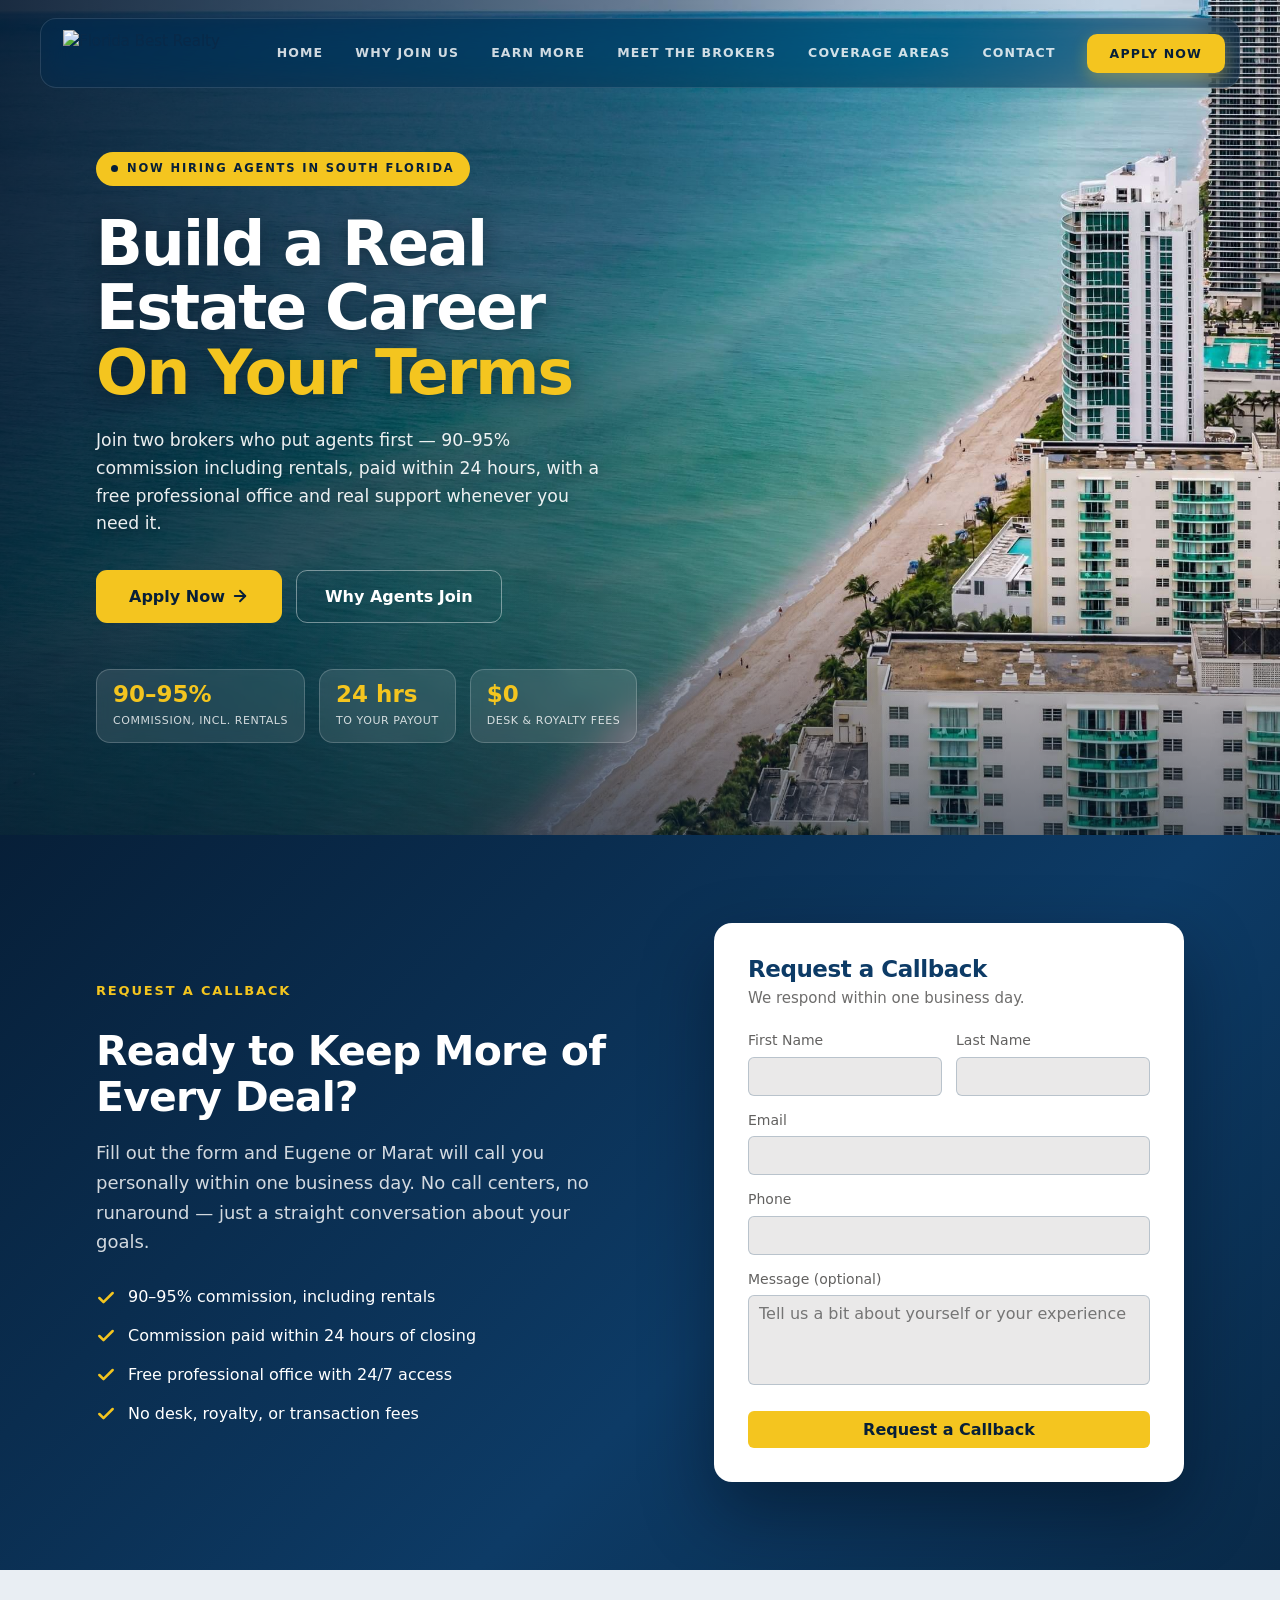
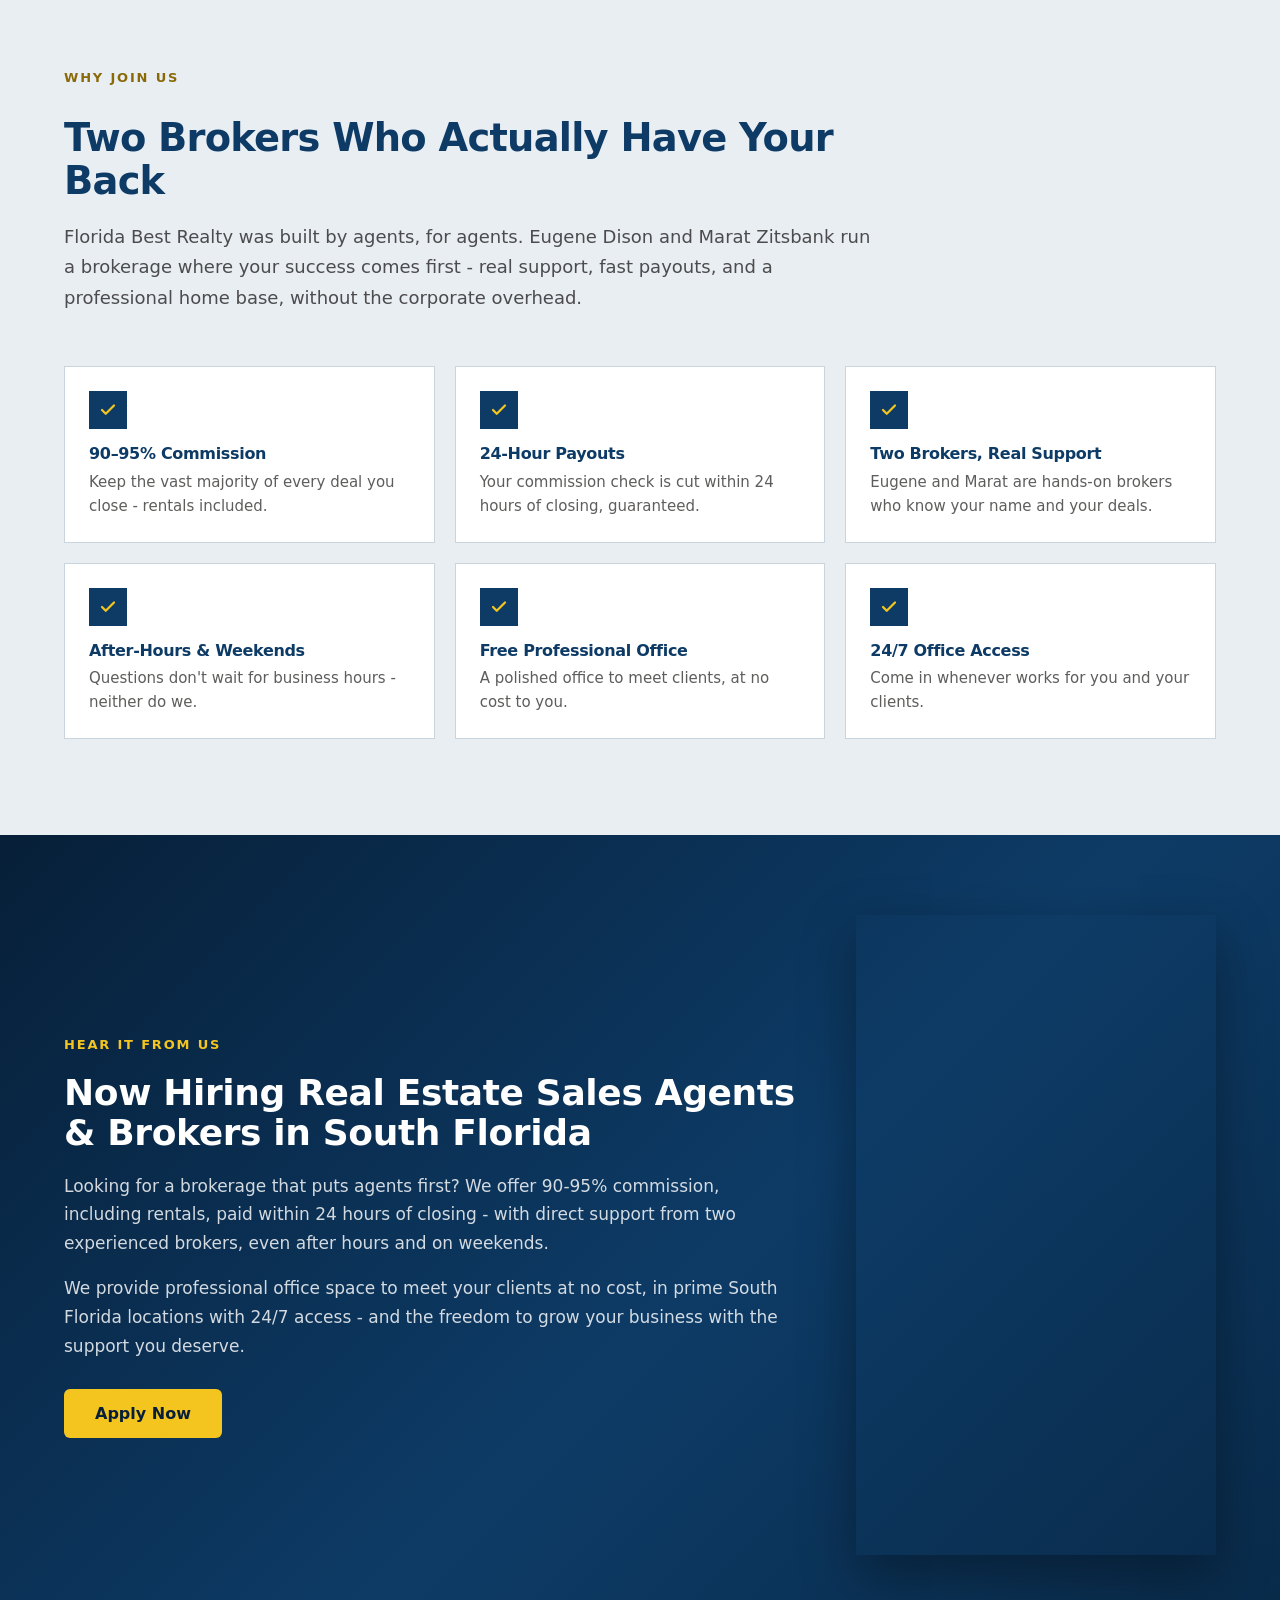
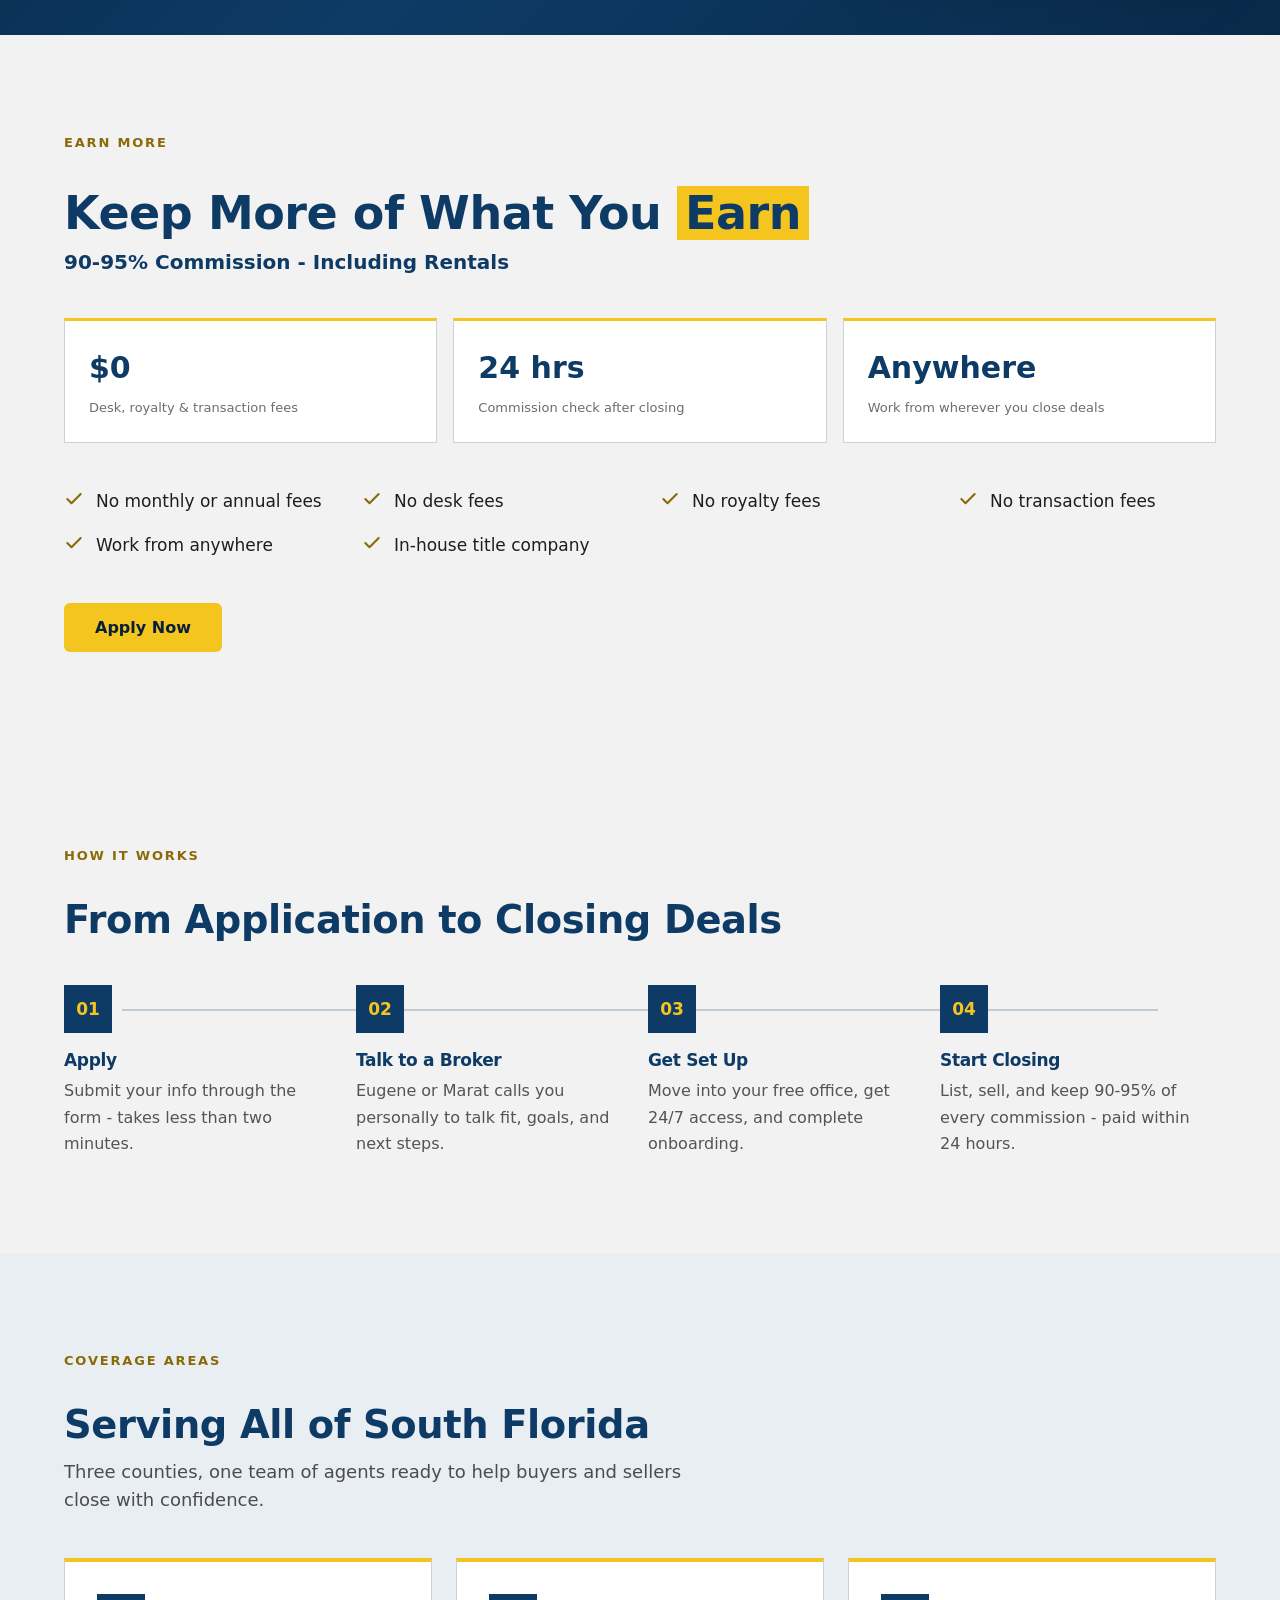
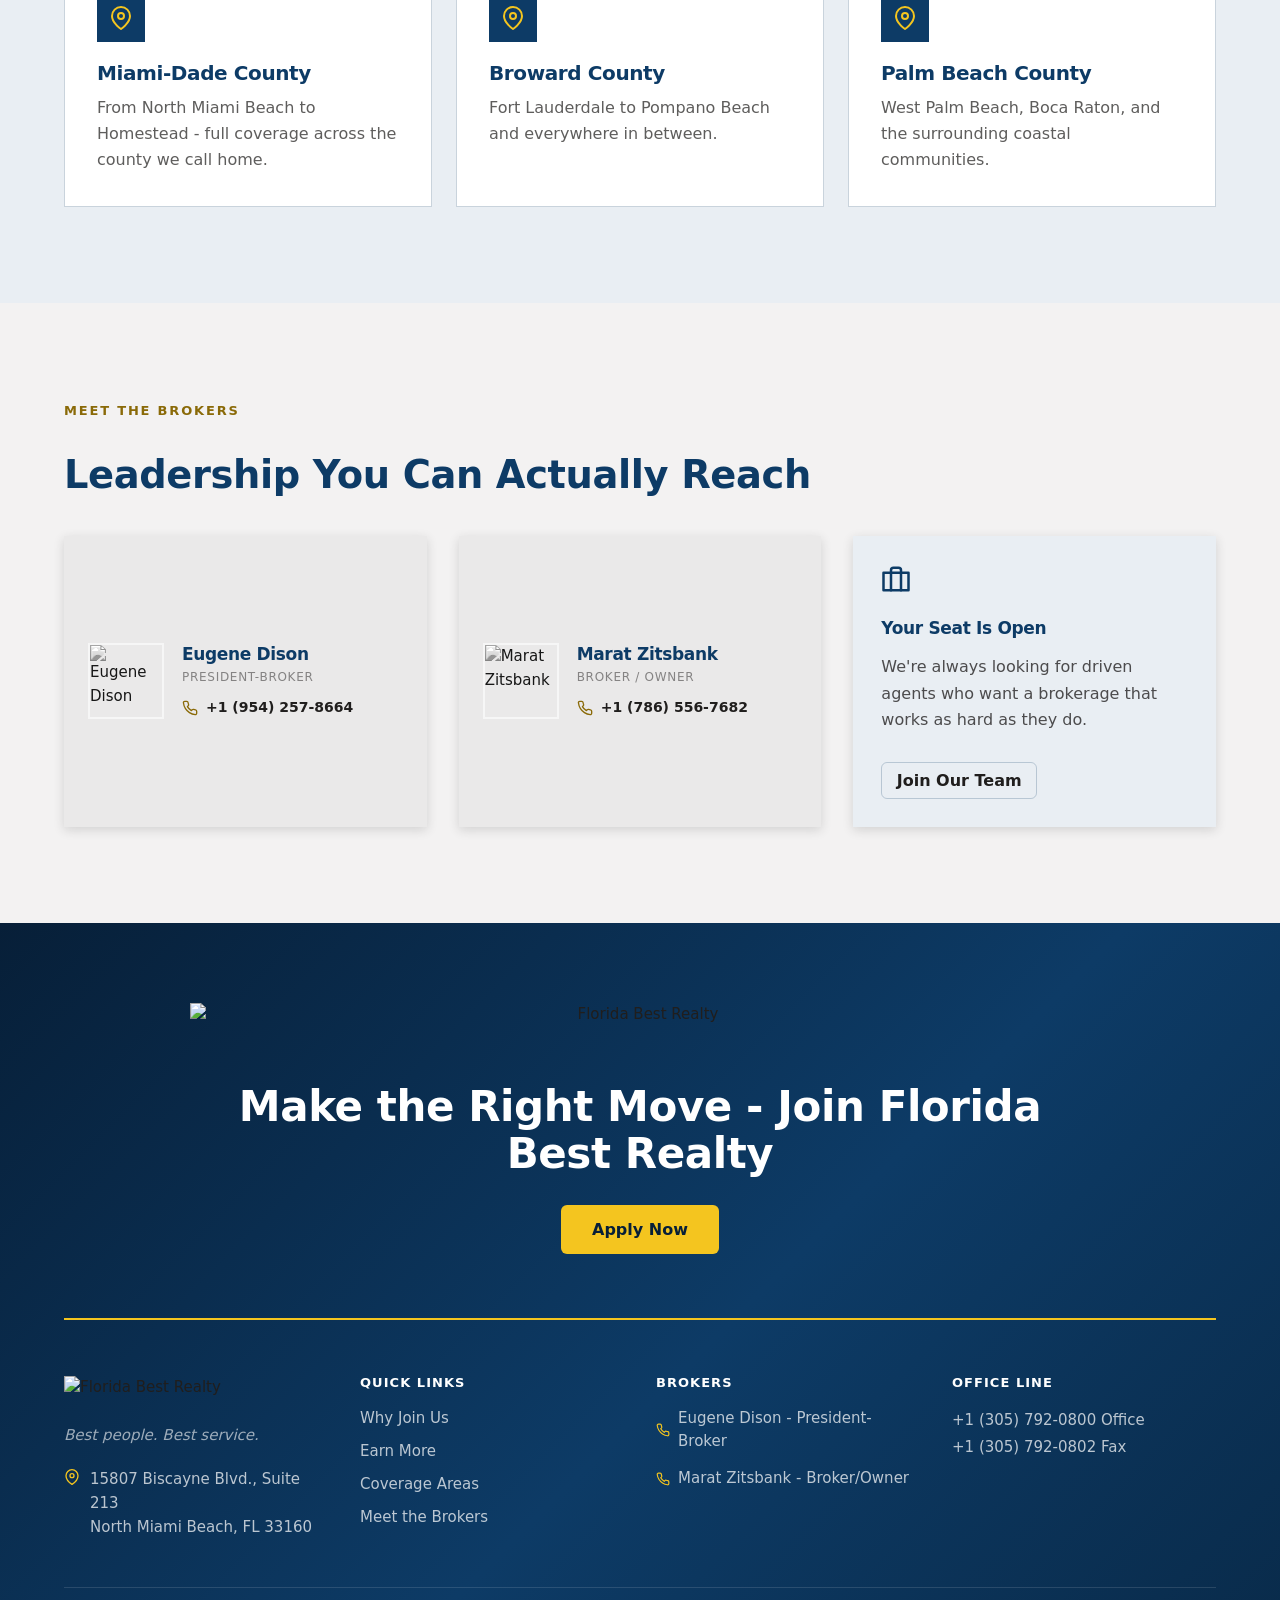
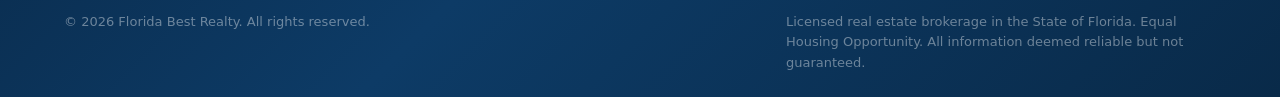
==== index.html @ 49fb990b "message23f2f23f" ====
<!DOCTYPE html>
<html lang="en">
<head>
<meta charset="utf-8">
<meta name="viewport" content="width=device-width, initial-scale=1">
<title>Florida Best Realty - We're Hiring Real Estate Agents</title>
<meta name="description" content="Join Florida Best Realty. 90-95% commission, 24-hour payouts, free office space, and direct broker support in South Florida.">
<link rel="preconnect" href="https://fonts.googleapis.com">
<link rel="preconnect" href="https://fonts.gstatic.com" crossorigin>
<style>
/* Modernist — design-system tokens and component classes. This file is the source of truth for the system's look; retune it here and see readme.md. */
:root {
  --color-bg: #f3f2f2;
  --color-surface: #eae9e9;
  --color-text: #201e1d;
  --color-accent: #ec3013;
  --color-accent-2: #e15b47;
  --color-divider: color-mix(in srgb, #201e1d 40%, transparent);

  /* Tonal ramps — generated in OKLCH on one shared lightness scale, so the
     same step of any role matches the others in visual value. */
  --color-neutral-100: #f8f4f4;
  --color-neutral-200: #eae7e7;
  --color-neutral-300: #d7d3d3;
  --color-neutral-400: #bab6b6;
  --color-neutral-500: #9b9797;
  --color-neutral-600: #7d7979;
  --color-neutral-700: #605d5d;
  --color-neutral-800: #444141;
  --color-neutral-900: #2d2b2b;

  --color-accent-100: #fff2ef;
  --color-accent-200: #ffe0d9;
  --color-accent-300: #ffc4b8;
  --color-accent-400: #ff9783;
  --color-accent-500: #ff563c;
  --color-accent-600: #dd2b0f;
  --color-accent-700: #ae1800;
  --color-accent-800: #7c1405;
  --color-accent-900: #4d170e;

  --color-accent-2-100: #fff2ef;
  --color-accent-2-200: #ffe0da;
  --color-accent-2-300: #ffc4b9;
  --color-accent-2-400: #ff9784;
  --color-accent-2-500: #ef6853;
  --color-accent-2-600: #c94b39;
  --color-accent-2-700: #9e3526;
  --color-accent-2-800: #71261b;
  --color-accent-2-900: #471d16;

  --font-heading: "Archivo", system-ui, sans-serif;
  --font-heading-weight: 800;
  --font-body: "Archivo", system-ui, sans-serif;

  --space-1: 4.0px;
  --space-2: 8.0px;
  --space-3: 12.0px;
  --space-4: 16.0px;
  --space-6: 24.0px;
  --space-8: 32.0px;

  --radius-sm: 0px;
  --radius-md: 0px;
  --radius-lg: 0px;

  /* Elevation — derived from the ground: soft ink-tinted shadows on a
     light theme, a hairline edge + ambient darkness on a dark one. */
  --shadow-sm: 0 1px 2px color-mix(in srgb, #2d2b2b 14%, transparent);
  --shadow-md: 0 3px 10px color-mix(in srgb, #2d2b2b 16%, transparent);
  --shadow-lg: 0 12px 32px color-mix(in srgb, #2d2b2b 22%, transparent);
}

body {
  background: var(--color-bg);
  color: var(--color-text);
  font-family: var(--font-body);
}
h1, h2, h3, h4 { font-family: var(--font-heading); font-weight: var(--font-heading-weight); }

.grayscale{filter:grayscale(1) contrast(1.08)}

/* ══════════════════════════════════════════════════════════════════════════
   Components — built with the tokens above. Plain CSS
   on plain HTML: no JavaScript, no build step. Each class is documented in
   readme.md and demonstrated in foundations/ and components/.
   ══════════════════════════════════════════════════════════════════════ */

*, *::before, *::after { box-sizing: border-box; }
body { margin: 0; font-size: 15px; line-height: 1.55; font-weight: 400; }
h1, h2, h3, h4, h5, h6 {
  font-family: var(--font-heading); font-weight: var(--font-heading-weight);
  line-height: 1.12; letter-spacing: -0.015em; margin: 0 0 var(--space-2);
}
h1 { font-size: 42px; }
h2 { font-size: 32px; }
h3 { font-size: 25px; }
h4 { font-size: 20px; }
h5 { font-size: 16px; }
h6 { font-size: 13px; }
h6 { letter-spacing: 0.08em; text-transform: uppercase; }
p { margin: 0 0 var(--space-3); }
a { color: var(--color-accent); text-underline-offset: 3px; }
img { display: block; max-width: 100%; }
figure { margin: 0; }
figcaption {
  font-size: 11px; margin-top: var(--space-1);
  color: color-mix(in srgb, var(--color-text) 55%, transparent);
}
.text-muted { color: color-mix(in srgb, var(--color-text) 55%, transparent); }
:focus { outline: none; }
:focus-visible { outline: 2px solid var(--color-accent); outline-offset: 2px; }
::selection { background: color-mix(in srgb, var(--color-accent) 30%, transparent); }

/* — rules — */
.hr {
  height: 2px; border: 0; margin: var(--space-4) 0;
  background: var(--color-divider);
}

/* — buttons — */
.btn {
  display: inline-flex; align-items: center; justify-content: center; gap: 6px;
  cursor: pointer; text-decoration: none;
  font-family: var(--font-heading); font-weight: var(--font-heading-weight);
  font-size: 14px; line-height: 1.2; color: var(--color-text); /* matches the .input's 14px —
     the pair sits side by side in sign-up rows */
  background: transparent; border: 1px solid transparent;
  padding: var(--space-2) calc(var(--space-3) * 1.2);
  border-radius: var(--radius-md);
}
.btn svg { display: block; }
.btn:disabled { opacity: 0.45; cursor: not-allowed; }
.btn-primary { background: var(--color-accent); color: var(--color-bg); }
.btn-primary:hover { background: var(--color-accent-600); }
.btn-primary:active { background: var(--color-accent-700); }
.btn-secondary { border-color: var(--color-divider); }
.btn-secondary:hover { background: color-mix(in srgb, var(--color-text) 7%, transparent); }
.btn-secondary:active { background: color-mix(in srgb, var(--color-text) 14%, transparent); }
.btn-ghost { color: var(--color-accent); padding-inline: var(--space-1); }
.btn-ghost:hover { background: color-mix(in srgb, var(--color-accent) 10%, transparent); }
.btn-ghost:active { background: color-mix(in srgb, var(--color-accent) 18%, transparent); }
.btn-icon { width: 36px; height: 36px; padding: 0; }
.btn-block { width: 100%; margin-top: var(--space-2); justify-content: flex-start; text-align: left; }

/* — forms — */
.field > label {
  display: block; font-size: 12px; margin-bottom: 5px;
  color: color-mix(in srgb, var(--color-text) 70%, transparent);
}
.input {
  width: 100%; min-height: 36px; padding: 6px 10px; font: inherit;
  font-size: 14px; color: var(--color-text); caret-color: var(--color-accent);
  background: var(--color-surface);
  border: 1px solid var(--color-divider); border-radius: var(--radius-md);
}
.input:hover { border-color: color-mix(in srgb, var(--color-text) 45%, transparent); }
.input:focus-visible { border-color: var(--color-accent); outline-offset: 0; }
textarea.input { min-height: 90px; resize: vertical; }
.radio { display: inline-flex; align-items: center; gap: 8px; cursor: pointer; font-size: 14px; }
.radio input, .seg-opt input {
  position: absolute; opacity: 0; width: 0; height: 0; pointer-events: none;
}
.radio .dot {
  width: 16px; height: 16px; flex: none; border-radius: 50%;
  border: 1.5px solid var(--color-divider);
}
.radio:hover .dot { border-color: var(--color-accent); }
.radio input:checked + .dot {
  border-color: var(--color-accent); background: var(--color-accent);
  box-shadow: inset 0 0 0 4px var(--color-bg);
}
.radio input:focus-visible + .dot { outline: 2px solid var(--color-accent); outline-offset: 2px; }
.seg {
  display: inline-flex; overflow: hidden;
  border: 1px solid var(--color-divider); border-radius: var(--radius-md);
}
.seg-opt {
  display: inline-flex; align-items: center; gap: 6px;
  padding: 7px 12px; font-size: 13px; cursor: pointer;
}
.seg-opt + .seg-opt { border-left: 1px solid var(--color-divider); }
.seg-opt:has(input:checked) { background: var(--color-accent); color: var(--color-bg); }
.seg-opt:not(:has(input:checked)):hover { background: color-mix(in srgb, var(--color-text) 7%, transparent); }
.seg-opt:has(input:focus-visible) { outline: 2px solid var(--color-accent); outline-offset: -2px; }

/* — cards — */
.card {
  display: flex; flex-direction: column; gap: var(--space-2);
  padding: var(--space-3); border-radius: var(--radius-md); background: var(--color-surface);
}
.card-kicker { font-size: 10px; letter-spacing: 0.1em; text-transform: uppercase; color: var(--color-accent); }
.card-title {
  font-family: var(--font-heading); font-weight: var(--font-heading-weight);
  font-size: 17px; line-height: 1.2;
}
.card-body { margin: 0; font-size: 13px; opacity: 0.8; flex: 1; }
.card-meta {
  display: flex; align-items: center; gap: 6px; font-size: 11px;
  color: color-mix(in srgb, var(--color-text) 50%, transparent);
}
.elev-sm { box-shadow: var(--shadow-sm); }
.elev-md { box-shadow: var(--shadow-md); }
.elev-lg { box-shadow: var(--shadow-lg); }

/* — tags — */
.tag {
  display: inline-flex; align-items: center; font-size: 11px;
  letter-spacing: 0.02em; padding: 3px 10px;
  border-radius: calc(var(--radius-md) * 0.75);
}
.tag-accent { background: var(--color-accent-100); color: var(--color-accent-800); }
.tag-accent-2 { background: var(--color-accent-2-100); color: var(--color-accent-2-800); }
.tag-neutral { background: var(--color-neutral-100); color: var(--color-neutral-800); }
.tag-outline { border: 1px solid var(--color-accent); color: var(--color-accent); }

/* — navigation — */
.nav {
  display: flex; align-items: center; gap: var(--space-4);
  padding: var(--space-3) var(--space-4);
  border-bottom: 2px solid var(--color-divider);
}
.nav-brand {
  font-family: var(--font-heading); font-weight: var(--font-heading-weight);
  font-size: 18px; margin-right: auto;
}
.nav a { color: inherit; text-decoration: none; font-size: 14px; }
.nav a:hover, .nav a[aria-current='page'] { color: var(--color-accent); }

/* — tables — */
.table { width: 100%; border-collapse: collapse; font-size: 14px; }
.table th {
  text-align: left; font-size: 11px; letter-spacing: 0.08em; text-transform: uppercase;
  color: color-mix(in srgb, var(--color-text) 60%, transparent);
  padding: var(--space-2); border-bottom: 2px solid var(--color-divider);
}
.table td {
  padding: var(--space-2);
  border-bottom: 1px solid var(--color-divider);
}
.table tbody tr:hover { background: color-mix(in srgb, var(--color-text) 4%, transparent); }

/* — dialog — */
.dialog-backdrop {
  position: fixed; inset: 0; display: grid; place-items: center;
  padding: var(--space-4);
  background: color-mix(in srgb, var(--color-neutral-900) 50%, transparent);
}
.dialog {
  width: min(440px, 100%); display: flex; flex-direction: column; gap: var(--space-3);
  padding: var(--space-4); border-radius: var(--radius-lg);
  background: var(--color-surface); box-shadow: var(--shadow-lg);
}
.dialog-title {
  font-family: var(--font-heading); font-weight: var(--font-heading-weight);
  font-size: 20px;
}
.dialog-body { font-size: 14px; opacity: 0.85; }
.dialog-actions { display: flex; justify-content: flex-end; gap: var(--space-2); margin-top: var(--space-2); }



:root {
  --color-accent: #F4C51F;
  --color-accent-100: #fdf6de;
  --color-accent-200: #faecb8;
  --color-accent-300: #f6df8a;
  --color-accent-400: #f5d454;
  --color-accent-500: #F4C51F;
  --color-accent-600: #d1a615;
  --color-accent-700: #8a6a08;
  --color-accent-800: #5c4705;
  --color-accent-900: #332703;
  --color-blue: #0D3B66;
  --color-blue-100: #e9eef3;
  --color-blue-300: #a9c1d6;
  --color-blue-500: #0D3B66;
  --color-blue-700: #092a49;
  --color-blue-900: #071f38;
  --color-divider: color-mix(in srgb, #0D3B66 22%, transparent);
  --font-heading: 'Sora', system-ui, sans-serif;
  --font-body: 'Inter', system-ui, sans-serif;
}
@import url('https://fonts.googleapis.com/css2?family=Inter:wght@400;500;600;700;800&family=Sora:wght@500;600;700;800&display=swap');
html { scroll-behavior: smooth; }
@media (prefers-reduced-motion: reduce) { html { scroll-behavior: auto; } }
body { margin: 0; font-family: 'Inter', system-ui, -apple-system, sans-serif; -webkit-font-smoothing: antialiased; text-rendering: optimizeLegibility; }
a { color: var(--color-blue-700); text-decoration: none; }
a:hover { color: var(--color-accent-700); }
.btn-primary { color: var(--color-blue-900) !important; }
.btn, .field .input { border-radius: 6px; font-size: 16px !important; }
.field label { font-size: 14px !important; }
/* Modern type system: Sora display + Inter body */
h1, h2, h3, h4, h5, h6, .card-title, .dialog-title, .btn { font-family: 'Sora', system-ui, sans-serif; }
h1, h2, h3, h4, h5, h6 { letter-spacing: -0.02em; }
p, span, li, a, label, input, textarea, td, th, .tag, .card-body, .card-meta, .input, .nav-link { font-family: 'Inter', system-ui, sans-serif; }
.nav-link { text-transform: uppercase; letter-spacing: 0.09em; font-weight: 600 !important; }
.btn.nav-link { font-size: 12.5px !important; font-family: 'Inter', system-ui, sans-serif; }

/* Button polish */
.btn { transition: background .18s ease, color .18s ease, transform .18s ease, box-shadow .18s ease, border-color .18s ease; }
.btn-primary:hover { transform: translateY(-2px); box-shadow: 0 12px 26px rgba(244,197,31,0.42); }
.btn-hero-ghost:hover { background: rgba(255,255,255,0.14); border-color: rgba(255,255,255,0.7) !important; }

/* Premium floating nav */
#site-nav { transition: background .28s ease, box-shadow .28s ease, border-color .28s ease, padding .28s ease; }
#site-nav.scrolled { background: rgba(6,26,48,0.92) !important; border-color: rgba(255,255,255,0.07) !important; box-shadow: 0 14px 40px rgba(2,11,24,0.55); }
#site-nav .nav-link { color: rgba(255,255,255,0.82); font-size: 12.5px; position: relative; padding: 6px 1px; transition: color .18s ease; }
#site-nav .nav-link:hover { color: #fff; }
#site-nav a.nav-link:not(.btn)::after { content:''; position:absolute; left:0; right:100%; bottom:-4px; height:2px; background: var(--color-accent); transition: right .24s cubic-bezier(.4,0,.2,1); }
#site-nav a.nav-link:not(.btn):hover::after { right:0; }
#site-nav .btn-primary.nav-link { box-shadow: 0 6px 16px rgba(244,197,31,0.32); }
#mobile-menu .nav-link { color: rgba(255,255,255,0.9); font-size: 14px; }
#mobile-menu .nav-link:hover { color: var(--color-accent); }

/* Apply section + hero responsive */
@media (max-width: 900px) { .apply-grid { grid-template-columns: 1fr !important; gap: 40px !important; } }
@media (max-width: 640px) { #home .hero-scrim { background: linear-gradient(100deg, rgba(6,26,48,0.93) 0%, rgba(7,31,56,0.74) 55%, rgba(7,31,56,0.45) 100%) !important; } }

/* Responsive layout (replaces DC dynamic styles) */
#site-nav-legacy { box-shadow: none; }
.nav-desktop { display: flex; }
.nav-mobile-btn { display: none; }
#mobile-menu { display: none; }
#mobile-menu.open { display: flex; }
.hero-content {
  position: relative; z-index: 2; max-width: 1280px; margin: 0 auto;
  padding: 40px clamp(20px,5vw,64px) 96px;
  display: grid; grid-template-columns: minmax(0,1.15fr) minmax(320px,1fr);
  gap: 56px; align-items: center;
}
.why-join-section {
  max-width: 1280px; margin: 0 auto; padding: 96px clamp(20px,5vw,64px);
  background: var(--color-blue-100);
}
.why-cards { display: grid; grid-template-columns: repeat(3,1fr); gap: 20px; }
@media (max-width: 900px) { .why-cards { grid-template-columns: repeat(2,1fr); } }
@media (max-width: 560px) { .why-cards { grid-template-columns: 1fr; } }
.earn-more-stats { display: flex; gap: 16px; margin-bottom: 44px; }
.video-grid {
  max-width: 1200px; margin: 0 auto;
  display: grid; grid-template-columns: minmax(0,1.4fr) minmax(280px,360px);
  gap: 56px; align-items: center;
}
.steps-connector { display: block; position: absolute; top: 24px; left: 5%; right: 5%; height: 2px; background: var(--color-divider); z-index: 0; }
.steps-row { display: flex; flex-wrap: nowrap; justify-content: space-between; position: relative; z-index: 1; gap: 16px; }
.step-item { flex: 1; display: flex; flex-direction: column; align-items: flex-start; text-align: left; min-width: 0; }
#form-success { display: none; text-align: center; padding: 36px 0; }
#form-error { display: none; color: #b3261e; font-size: 13px; margin-top: 10px; margin-bottom: 0; }
@media (max-width: 1149px) {
  .nav-desktop { display: none !important; }
  .nav-mobile-btn { display: flex !important; }
  .hero-content { grid-template-columns: 1fr; }
  .why-join-section { grid-template-columns: 1fr; }
  .earn-more-stats { display: grid; grid-template-columns: 1fr 1fr; gap: 16px; }
  .video-grid { grid-template-columns: 1fr; }
  .steps-connector { display: none; }
  .steps-row { display: grid; grid-template-columns: 1fr; gap: 32px; }
  .step-item { flex: unset; }
}

</style>
<script src="https://fast.wistia.com/player.js" async></script>
</head>
<body>
<div style="font-family:var(--font-body); color:var(--color-text); background:var(--color-bg); overflow-x:hidden;">

<nav id="site-nav" style="position:fixed; top:18px; left:20px; right:20px; max-width:1200px; margin:0 auto; z-index:50; background:rgba(9,42,73,0.5); -webkit-backdrop-filter:blur(16px) saturate(150%); backdrop-filter:blur(16px) saturate(150%); border:1px solid rgba(255,255,255,0.12); border-radius:16px; padding:11px 14px 11px 22px; display:flex; align-items:center; justify-content:space-between; gap:24px;">
  <a href="#home" style="display:flex; align-items:center; flex-shrink:0;"><img src="https://i.imgur.com/9opTLbP.png" alt="Florida Best Realty" style="height:46px; width:auto; object-fit:contain; display:block;"></a>
  <div class="nav-desktop" style="align-items:center; gap:30px;">
    <a href="#home" class="nav-link">Home</a>
    <a href="#why-join" class="nav-link">Why Join Us</a>
    <a href="#earn-more" class="nav-link">Earn More</a>
    <a href="#brokers" class="nav-link">Meet the Brokers</a>
    <a href="#coverage" class="nav-link">Coverage Areas</a>
    <a href="#contact" class="nav-link">Contact</a>
    <a href="#apply-form" class="btn btn-primary nav-link" style="padding:11px 22px; border-radius:10px;">Apply Now</a>
  </div>
  <button type="button" id="mobile-menu-btn" class="nav-mobile-btn" aria-label="Toggle menu" aria-expanded="false" style="background:none; border:none; color:#fff; cursor:pointer; padding:4px; align-items:center;">
    <svg id="icon-menu" width="26" height="26" viewBox="0 0 24 24" fill="none" stroke="currentColor" stroke-width="2" stroke-linecap="round"><line x1="3" y1="6" x2="21" y2="6"></line><line x1="3" y1="12" x2="21" y2="12"></line><line x1="3" y1="18" x2="21" y2="18"></line></svg>
    <svg id="icon-close" width="26" height="26" viewBox="0 0 24 24" fill="none" stroke="currentColor" stroke-width="2" stroke-linecap="round" style="display:none;"><line x1="18" y1="6" x2="6" y2="18"></line><line x1="6" y1="6" x2="18" y2="18"></line></svg>
  </button>
</nav>

<div id="mobile-menu" style="position:fixed; top:84px; left:20px; right:20px; max-width:1200px; margin:0 auto; z-index:49; background:rgba(6,26,48,0.97); -webkit-backdrop-filter:blur(16px); backdrop-filter:blur(16px); border:1px solid rgba(255,255,255,0.12); border-radius:16px; box-shadow:0 24px 48px rgba(2,11,24,0.5); padding:24px 26px 28px; flex-direction:column; gap:16px;">
  <a href="#home" class="nav-link">Home</a>
  <a href="#why-join" class="nav-link">Why Join Us</a>
  <a href="#earn-more" class="nav-link">Earn More</a>
  <a href="#brokers" class="nav-link">Meet the Brokers</a>
  <a href="#coverage" class="nav-link">Coverage Areas</a>
  <a href="#contact" class="nav-link">Contact</a>
  <a href="#apply-form" class="btn btn-primary nav-link" style="width:fit-content; padding:11px 22px; border-radius:10px;">Apply Now</a>
</div>

<section id="home" style="position:relative; overflow:hidden; min-height:92vh; display:flex; align-items:center;">
  <img src="[data-uri]" alt="Miami skyline over Biscayne Bay" style="position:absolute; inset:0; width:100%; height:100%; object-fit:cover; object-position:50% 50%; z-index:0;">
  <div class="hero-scrim" style="position:absolute; inset:0; background:linear-gradient(102deg, rgba(6,24,46,0.9) 0%, rgba(7,31,56,0.7) 26%, rgba(7,31,56,0.46) 46%, rgba(7,31,56,0.18) 60%, rgba(7,31,56,0) 76%); z-index:1;"></div>
  <div style="position:absolute; inset:0; background:linear-gradient(to top, rgba(6,26,48,0.5) 0%, rgba(6,26,48,0) 32%); z-index:1;"></div>
  <div style="position:relative; z-index:2; width:100%; max-width:1200px; margin:0 auto; padding:152px clamp(20px,5vw,56px) 92px;">
    <div style="max-width:600px;">
      <span style="display:inline-flex; align-items:center; gap:9px; color:var(--color-blue-900); background:var(--color-accent); font-weight:700; font-size:11.5px; letter-spacing:0.16em; text-transform:uppercase; padding:8px 15px; border-radius:100px; margin-bottom:26px;">
        <span style="width:7px; height:7px; border-radius:50%; background:var(--color-blue-900); display:inline-block;"></span>Now Hiring Agents in South Florida
      </span>
      <h1 style="font-family:var(--font-heading); font-weight:800; font-size:clamp(38px,4.8vw,64px); line-height:1.05; color:#fff; margin:0 0 22px; letter-spacing:-0.03em; text-shadow:0 2px 22px rgba(4,16,30,0.5); text-wrap:balance;">Build a Real Estate Career <span style="color:var(--color-accent);">On Your Terms</span></h1>
      <p style="font-size:clamp(17px,1.35vw,20px); line-height:1.6; color:rgba(255,255,255,0.92); max-width:46ch; margin:0 0 32px; text-shadow:0 1px 14px rgba(4,16,30,0.45);">Join two brokers who put agents first &mdash; 90&ndash;95% commission including rentals, paid within 24 hours, with a free professional office and real support whenever you need it.</p>
      <div style="display:flex; flex-wrap:wrap; gap:14px; margin-bottom:46px;">
        <a href="#apply-form" class="btn btn-primary" style="padding:16px 32px; font-size:16px; border-radius:11px;">Apply Now
          <svg width="18" height="18" viewBox="0 0 24 24" fill="none" stroke="currentColor" stroke-width="2.5" stroke-linecap="round" stroke-linejoin="round"><line x1="5" y1="12" x2="19" y2="12"></line><polyline points="12 5 19 12 12 19"></polyline></svg>
        </a>
        <a href="#why-join" class="btn btn-hero-ghost" style="padding:16px 28px; font-size:16px; border-radius:11px; color:#fff; border:1.5px solid rgba(255,255,255,0.42);">Why Agents Join</a>
      </div>
      <div style="display:flex; flex-wrap:wrap; gap:14px;">
        <div style="display:flex; flex-direction:column; padding:13px 16px; background:rgba(255,255,255,0.10); border:1px solid rgba(255,255,255,0.20); border-radius:14px; -webkit-backdrop-filter:blur(6px); backdrop-filter:blur(6px);">
          <span style="font-family:var(--font-heading); font-weight:800; font-size:23px; color:var(--color-accent); line-height:1;">90&ndash;95%</span>
          <span style="font-size:11px; color:rgba(255,255,255,0.80); text-transform:uppercase; letter-spacing:0.05em; margin-top:6px;">Commission, incl. rentals</span>
        </div>
        <div style="display:flex; flex-direction:column; padding:13px 16px; background:rgba(255,255,255,0.10); border:1px solid rgba(255,255,255,0.20); border-radius:14px; -webkit-backdrop-filter:blur(6px); backdrop-filter:blur(6px);">
          <span style="font-family:var(--font-heading); font-weight:800; font-size:23px; color:var(--color-accent); line-height:1;">24 hrs</span>
          <span style="font-size:11px; color:rgba(255,255,255,0.80); text-transform:uppercase; letter-spacing:0.05em; margin-top:6px;">To your payout</span>
        </div>
        <div style="display:flex; flex-direction:column; padding:13px 16px; background:rgba(255,255,255,0.10); border:1px solid rgba(255,255,255,0.20); border-radius:14px; -webkit-backdrop-filter:blur(6px); backdrop-filter:blur(6px);">
          <span style="font-family:var(--font-heading); font-weight:800; font-size:23px; color:var(--color-accent); line-height:1;">$0</span>
          <span style="font-size:11px; color:rgba(255,255,255,0.80); text-transform:uppercase; letter-spacing:0.05em; margin-top:6px;">Desk &amp; royalty fees</span>
        </div>
      </div>
    </div>
  </div>
</section>

<section id="apply-form" style="background:linear-gradient(135deg, var(--color-blue-900) 0%, var(--color-blue) 60%, var(--color-blue-700) 100%); position:relative; overflow:hidden;">
  <div class="apply-grid" style="max-width:1200px; margin:0 auto; padding:88px clamp(20px,5vw,56px); display:grid; grid-template-columns:minmax(0,1fr) minmax(340px,470px); gap:64px; align-items:center;">
    <div>
      <span style="color:var(--color-accent); font-weight:700; font-size:13px; letter-spacing:0.14em; text-transform:uppercase; margin-bottom:16px; display:inline-block;">Request a Callback</span>
      <h2 style="color:#fff; font-size:clamp(28px,3.2vw,42px); font-weight:800; margin:12px 0 18px; letter-spacing:-0.02em;">Ready to Keep More of Every Deal?</h2>
      <p style="font-size:18px; line-height:1.65; color:rgba(255,255,255,0.82); margin:0 0 28px; max-width:46ch;">Fill out the form and Eugene or Marat will call you personally within one business day. No call centers, no runaround &mdash; just a straight conversation about your goals.</p>
      <div style="display:flex; flex-direction:column; gap:14px;">
        <div style="display:flex; align-items:center; gap:12px;"><svg width="20" height="20" viewBox="0 0 24 24" fill="none" stroke="var(--color-accent)" stroke-width="3" stroke-linecap="round" stroke-linejoin="round" style="flex-shrink:0;"><polyline points="20 6 9 17 4 12"></polyline></svg><span style="font-size:16px; color:#fff;">90&ndash;95% commission, including rentals</span></div>
        <div style="display:flex; align-items:center; gap:12px;"><svg width="20" height="20" viewBox="0 0 24 24" fill="none" stroke="var(--color-accent)" stroke-width="3" stroke-linecap="round" stroke-linejoin="round" style="flex-shrink:0;"><polyline points="20 6 9 17 4 12"></polyline></svg><span style="font-size:16px; color:#fff;">Commission paid within 24 hours of closing</span></div>
        <div style="display:flex; align-items:center; gap:12px;"><svg width="20" height="20" viewBox="0 0 24 24" fill="none" stroke="var(--color-accent)" stroke-width="3" stroke-linecap="round" stroke-linejoin="round" style="flex-shrink:0;"><polyline points="20 6 9 17 4 12"></polyline></svg><span style="font-size:16px; color:#fff;">Free professional office with 24/7 access</span></div>
        <div style="display:flex; align-items:center; gap:12px;"><svg width="20" height="20" viewBox="0 0 24 24" fill="none" stroke="var(--color-accent)" stroke-width="3" stroke-linecap="round" stroke-linejoin="round" style="flex-shrink:0;"><polyline points="20 6 9 17 4 12"></polyline></svg><span style="font-size:16px; color:#fff;">No desk, royalty, or transaction fees</span></div>
      </div>
    </div>
    <div style="background:#fff; padding:34px; border-radius:18px; box-shadow:0 30px 70px rgba(2,11,24,0.45);">
      <div id="form-wrap">
        <h3 style="margin:0 0 4px; color:var(--color-blue); font-size:23px; font-weight:800;">Request a Callback</h3>
        <p style="margin:0 0 20px; font-size:15px; color:color-mix(in srgb, var(--color-text) 65%, transparent);">We respond within one business day.</p>
        <form id="callback-form" action="https://formspree.io/f/xnjebjbz" method="POST">
          <input type="text" name="_gotcha" style="position:absolute; left:-9999px;" tabindex="-1" autocomplete="off">
          <div style="display:grid; grid-template-columns:1fr 1fr; gap:14px;">
            <div class="field" style="min-width:0;"><label>First Name</label><input class="input" type="text" name="first_name" required style="min-width:0; box-sizing:border-box;"></div>
            <div class="field" style="min-width:0;"><label>Last Name</label><input class="input" type="text" name="last_name" required style="min-width:0; box-sizing:border-box;"></div>
          </div>
          <div class="field" style="margin-top:14px;"><label>Email</label><input class="input" type="email" name="email" required></div>
          <div class="field" style="margin-top:14px;"><label>Phone</label><input class="input" type="tel" name="phone" required></div>
          <div class="field" style="margin-top:14px;"><label>Message (optional)</label><textarea class="input" name="message" rows="3" placeholder="Tell us a bit about yourself or your experience" style="resize:none;"></textarea></div>
          <button type="submit" id="submit-btn" class="btn btn-primary btn-block" style="margin-top:18px; justify-content:center; font-size:16px;">Request a Callback</button>
          <p id="form-error">Something went wrong - please try again or call us directly.</p>
        </form>
      </div>
      <div id="form-success">
        <svg width="44" height="44" viewBox="0 0 24 24" fill="none" stroke="var(--color-accent-700)" stroke-width="2.5" stroke-linecap="round" stroke-linejoin="round" style="margin:0 auto 16px; display:block;"><polyline points="20 6 9 17 4 12"></polyline></svg>
        <h3 style="color:var(--color-blue); font-size:19px; margin:0;">Thanks - we'll be in touch within 24 hours.</h3>
      </div>
    </div>
  </div>
</section>

<section id="why-join" class="why-join-section">
  <div style="max-width:820px; margin-bottom:52px;">
    <span style="color:var(--color-accent-700); font-weight:700; font-size:13px; letter-spacing:0.14em; text-transform:uppercase; margin-bottom:16px; display:inline-block;">Why Join Us</span>
    <h2 style="font-size:clamp(28px,3vw,40px); color:var(--color-blue); margin:12px 0 20px; font-weight:800; letter-spacing:-0.02em;">Two Brokers Who Actually Have Your Back</h2>
    <p style="font-size:18px; line-height:1.7; color:color-mix(in srgb, var(--color-text) 78%, transparent); max-width:72ch; margin:0;">Florida Best Realty was built by agents, for agents. Eugene Dison and Marat Zitsbank run a brokerage where your success comes first - real support, fast payouts, and a professional home base, without the corporate overhead.</p>
  </div>
  <div class="why-cards">
      <div style="border:1px solid var(--color-divider); background:#fff; padding:24px;">
        <div style="width:38px; height:38px; background:var(--color-blue); display:flex; align-items:center; justify-content:center; margin-bottom:16px;"><svg width="18" height="18" viewBox="0 0 24 24" fill="none" stroke="var(--color-accent)" stroke-width="3" stroke-linecap="round" stroke-linejoin="round"><polyline points="20 6 9 17 4 12"></polyline></svg></div>
        <h3 style="margin:0 0 7px; font-size:16px; font-weight:800; color:var(--color-blue);">90&ndash;95% Commission</h3>
        <p style="margin:0; font-size:15px; line-height:1.6; color:color-mix(in srgb, var(--color-text) 72%, transparent);">Keep the vast majority of every deal you close - rentals included.</p>
      </div>
      <div style="border:1px solid var(--color-divider); background:#fff; padding:24px;">
        <div style="width:38px; height:38px; background:var(--color-blue); display:flex; align-items:center; justify-content:center; margin-bottom:16px;"><svg width="18" height="18" viewBox="0 0 24 24" fill="none" stroke="var(--color-accent)" stroke-width="3" stroke-linecap="round" stroke-linejoin="round"><polyline points="20 6 9 17 4 12"></polyline></svg></div>
        <h3 style="margin:0 0 7px; font-size:16px; font-weight:800; color:var(--color-blue);">24-Hour Payouts</h3>
        <p style="margin:0; font-size:15px; line-height:1.6; color:color-mix(in srgb, var(--color-text) 72%, transparent);">Your commission check is cut within 24 hours of closing, guaranteed.</p>
      </div>
      <div style="border:1px solid var(--color-divider); background:#fff; padding:24px;">
        <div style="width:38px; height:38px; background:var(--color-blue); display:flex; align-items:center; justify-content:center; margin-bottom:16px;"><svg width="18" height="18" viewBox="0 0 24 24" fill="none" stroke="var(--color-accent)" stroke-width="3" stroke-linecap="round" stroke-linejoin="round"><polyline points="20 6 9 17 4 12"></polyline></svg></div>
        <h3 style="margin:0 0 7px; font-size:16px; font-weight:800; color:var(--color-blue);">Two Brokers, Real Support</h3>
        <p style="margin:0; font-size:15px; line-height:1.6; color:color-mix(in srgb, var(--color-text) 72%, transparent);">Eugene and Marat are hands-on brokers who know your name and your deals.</p>
      </div>
      <div style="border:1px solid var(--color-divider); background:#fff; padding:24px;">
        <div style="width:38px; height:38px; background:var(--color-blue); display:flex; align-items:center; justify-content:center; margin-bottom:16px;"><svg width="18" height="18" viewBox="0 0 24 24" fill="none" stroke="var(--color-accent)" stroke-width="3" stroke-linecap="round" stroke-linejoin="round"><polyline points="20 6 9 17 4 12"></polyline></svg></div>
        <h3 style="margin:0 0 7px; font-size:16px; font-weight:800; color:var(--color-blue);">After-Hours &amp; Weekends</h3>
        <p style="margin:0; font-size:15px; line-height:1.6; color:color-mix(in srgb, var(--color-text) 72%, transparent);">Questions don't wait for business hours - neither do we.</p>
      </div>
      <div style="border:1px solid var(--color-divider); background:#fff; padding:24px;">
        <div style="width:38px; height:38px; background:var(--color-blue); display:flex; align-items:center; justify-content:center; margin-bottom:16px;"><svg width="18" height="18" viewBox="0 0 24 24" fill="none" stroke="var(--color-accent)" stroke-width="3" stroke-linecap="round" stroke-linejoin="round"><polyline points="20 6 9 17 4 12"></polyline></svg></div>
        <h3 style="margin:0 0 7px; font-size:16px; font-weight:800; color:var(--color-blue);">Free Professional Office</h3>
        <p style="margin:0; font-size:15px; line-height:1.6; color:color-mix(in srgb, var(--color-text) 72%, transparent);">A polished office to meet clients, at no cost to you.</p>
      </div>
      <div style="border:1px solid var(--color-divider); background:#fff; padding:24px;">
        <div style="width:38px; height:38px; background:var(--color-blue); display:flex; align-items:center; justify-content:center; margin-bottom:16px;"><svg width="18" height="18" viewBox="0 0 24 24" fill="none" stroke="var(--color-accent)" stroke-width="3" stroke-linecap="round" stroke-linejoin="round"><polyline points="20 6 9 17 4 12"></polyline></svg></div>
        <h3 style="margin:0 0 7px; font-size:16px; font-weight:800; color:var(--color-blue);">24/7 Office Access</h3>
        <p style="margin:0; font-size:15px; line-height:1.6; color:color-mix(in srgb, var(--color-text) 72%, transparent);">Come in whenever works for you and your clients.</p>
      </div>
  </div>
</section>

<section id="video" style="background:linear-gradient(135deg, var(--color-blue-900) 0%, var(--color-blue) 55%, var(--color-blue-700) 100%); padding:80px clamp(20px,5vw,64px);">
  <div class="video-grid">
    <div>
      <span style="color:var(--color-accent); font-weight:700; font-size:13px; letter-spacing:0.14em; text-transform:uppercase; margin-bottom:18px; display:inline-block;">Hear It From Us</span>
      <h2 style="color:#fff; font-size:clamp(26px,3vw,36px); font-weight:600; margin:0 0 18px; letter-spacing:-0.01em;">Now Hiring Real Estate Sales Agents &amp; Brokers in South Florida</h2>
      <p style="font-size:17px; line-height:1.7; color:rgba(255,255,255,0.82); margin:0 0 16px;">Looking for a brokerage that puts agents first? We offer 90-95% commission, including rentals, paid within 24 hours of closing - with direct support from two experienced brokers, even after hours and on weekends.</p>
      <p style="font-size:17px; line-height:1.7; color:rgba(255,255,255,0.82); margin:0 0 28px;">We provide professional office space to meet your clients at no cost, in prime South Florida locations with 24/7 access - and the freedom to grow your business with the support you deserve.</p>
      <a href="#apply-form" class="btn btn-primary" style="padding:14px 30px; font-size:15px;">Apply Now</a>
    </div>
    <div style="position:relative; width:100%; max-width:360px; aspect-ratio:9/16; margin:0 auto; overflow:hidden; box-shadow:0 20px 50px rgba(0,0,0,0.35);">
      <wistia-player media-id="x2o7yq4i9e" seo="false" style="width:100%; height:100%; display:block;"></wistia-player>
    </div>
  </div>
</section>

<section id="earn-more" style="background:var(--color-bg);">
  <div style="max-width:1280px; margin:0 auto; padding:96px clamp(20px,5vw,64px);">
    <span style="color:var(--color-accent-700); font-weight:700; font-size:13px; letter-spacing:0.14em; text-transform:uppercase; margin-bottom:16px; display:inline-block;">Earn More</span>
    <h2 style="color:var(--color-blue); font-size:clamp(30px,3.6vw,46px); font-weight:600; margin:18px 0 8px; letter-spacing:-0.01em;">Keep More of What You <span style="background:var(--color-accent); padding:0 8px;">Earn</span></h2>
    <p style="color:var(--color-blue); font-size:20px; font-weight:700; margin:0 0 40px;">90-95% Commission - Including Rentals</p>
    <div class="earn-more-stats">
      <div style="flex:1; background:#fff; border:1px solid var(--color-divider); border-top:3px solid var(--color-accent); padding:24px;">
        <p style="font-family:var(--font-heading); font-weight:800; font-size:30px; color:var(--color-blue); margin:0;">$0</p>
        <p style="font-size:13px; color:color-mix(in srgb, var(--color-text) 65%, transparent); margin:6px 0 0;">Desk, royalty & transaction fees</p>
      </div>
      <div style="flex:1; background:#fff; border:1px solid var(--color-divider); border-top:3px solid var(--color-accent); padding:24px;">
        <p style="font-family:var(--font-heading); font-weight:800; font-size:30px; color:var(--color-blue); margin:0;">24 hrs</p>
        <p style="font-size:13px; color:color-mix(in srgb, var(--color-text) 65%, transparent); margin:6px 0 0;">Commission check after closing</p>
      </div>
      <div style="flex:1; background:#fff; border:1px solid var(--color-divider); border-top:3px solid var(--color-accent); padding:24px;">
        <p style="font-family:var(--font-heading); font-weight:800; font-size:30px; color:var(--color-blue); margin:0;">Anywhere</p>
        <p style="font-size:13px; color:color-mix(in srgb, var(--color-text) 65%, transparent); margin:6px 0 0;">Work from wherever you close deals</p>
      </div>
    </div>
    <div style="display:grid; grid-template-columns:repeat(auto-fit,minmax(230px,1fr)); gap:16px 40px; margin-bottom:44px;">
        <div style="display:flex; gap:12px; align-items:flex-start;">
          <svg width="20" height="20" viewBox="0 0 24 24" fill="none" stroke="var(--color-accent-700)" stroke-width="2.5" stroke-linecap="round" stroke-linejoin="round" style="flex-shrink:0; margin-top:2px;"><polyline points="20 6 9 17 4 12"></polyline></svg>
          <p style="margin:0; font-size:17px; line-height:1.65; color:var(--color-text);">No monthly or annual fees</p>
        </div>
        <div style="display:flex; gap:12px; align-items:flex-start;">
          <svg width="20" height="20" viewBox="0 0 24 24" fill="none" stroke="var(--color-accent-700)" stroke-width="2.5" stroke-linecap="round" stroke-linejoin="round" style="flex-shrink:0; margin-top:2px;"><polyline points="20 6 9 17 4 12"></polyline></svg>
          <p style="margin:0; font-size:17px; line-height:1.65; color:var(--color-text);">No desk fees</p>
        </div>
        <div style="display:flex; gap:12px; align-items:flex-start;">
          <svg width="20" height="20" viewBox="0 0 24 24" fill="none" stroke="var(--color-accent-700)" stroke-width="2.5" stroke-linecap="round" stroke-linejoin="round" style="flex-shrink:0; margin-top:2px;"><polyline points="20 6 9 17 4 12"></polyline></svg>
          <p style="margin:0; font-size:17px; line-height:1.65; color:var(--color-text);">No royalty fees</p>
        </div>
        <div style="display:flex; gap:12px; align-items:flex-start;">
          <svg width="20" height="20" viewBox="0 0 24 24" fill="none" stroke="var(--color-accent-700)" stroke-width="2.5" stroke-linecap="round" stroke-linejoin="round" style="flex-shrink:0; margin-top:2px;"><polyline points="20 6 9 17 4 12"></polyline></svg>
          <p style="margin:0; font-size:17px; line-height:1.65; color:var(--color-text);">No transaction fees</p>
        </div>
        <div style="display:flex; gap:12px; align-items:flex-start;">
          <svg width="20" height="20" viewBox="0 0 24 24" fill="none" stroke="var(--color-accent-700)" stroke-width="2.5" stroke-linecap="round" stroke-linejoin="round" style="flex-shrink:0; margin-top:2px;"><polyline points="20 6 9 17 4 12"></polyline></svg>
          <p style="margin:0; font-size:17px; line-height:1.65; color:var(--color-text);">Work from anywhere</p>
        </div>
        <div style="display:flex; gap:12px; align-items:flex-start;">
          <svg width="20" height="20" viewBox="0 0 24 24" fill="none" stroke="var(--color-accent-700)" stroke-width="2.5" stroke-linecap="round" stroke-linejoin="round" style="flex-shrink:0; margin-top:2px;"><polyline points="20 6 9 17 4 12"></polyline></svg>
          <p style="margin:0; font-size:17px; line-height:1.65; color:var(--color-text);">In-house title company</p>
        </div>
    </div>
    <a href="#apply-form" class="btn btn-primary" style="padding:14px 30px; font-size:15px;">Apply Now</a>
  </div>
</section>

<section id="how-it-works" style="max-width:1280px; margin:0 auto; padding:96px clamp(20px,5vw,64px);">
  <span style="color:var(--color-accent-700); font-weight:700; font-size:13px; letter-spacing:0.14em; text-transform:uppercase; margin-bottom:16px; display:inline-block;">How It Works</span>
  <h2 style="color:var(--color-blue); font-size:clamp(28px,3vw,40px); font-weight:600; margin:16px 0 44px; letter-spacing:-0.01em;">From Application to Closing Deals</h2>
  <div style="position:relative;">
    <div class="steps-connector"></div>
    <div class="steps-row">
        <div class="step-item">
          <div style="width:48px; height:48px; background:var(--color-blue); color:var(--color-accent); font-family:var(--font-heading); font-weight:800; font-size:17px; display:flex; align-items:center; justify-content:center; margin-bottom:18px; flex-shrink:0;">01</div>
          <h3 style="color:var(--color-blue); font-size:17px; font-weight:800; margin:0 0 8px;">Apply</h3>
          <p style="font-size:16px; line-height:1.65; color:color-mix(in srgb, var(--color-text) 75%, transparent); margin:0; max-width:26ch;">Submit your info through the form - takes less than two minutes.</p>
        </div>
        <div class="step-item">
          <div style="width:48px; height:48px; background:var(--color-blue); color:var(--color-accent); font-family:var(--font-heading); font-weight:800; font-size:17px; display:flex; align-items:center; justify-content:center; margin-bottom:18px; flex-shrink:0;">02</div>
          <h3 style="color:var(--color-blue); font-size:17px; font-weight:800; margin:0 0 8px;">Talk to a Broker</h3>
          <p style="font-size:16px; line-height:1.65; color:color-mix(in srgb, var(--color-text) 75%, transparent); margin:0; max-width:26ch;">Eugene or Marat calls you personally to talk fit, goals, and next steps.</p>
        </div>
        <div class="step-item">
          <div style="width:48px; height:48px; background:var(--color-blue); color:var(--color-accent); font-family:var(--font-heading); font-weight:800; font-size:17px; display:flex; align-items:center; justify-content:center; margin-bottom:18px; flex-shrink:0;">03</div>
          <h3 style="color:var(--color-blue); font-size:17px; font-weight:800; margin:0 0 8px;">Get Set Up</h3>
          <p style="font-size:16px; line-height:1.65; color:color-mix(in srgb, var(--color-text) 75%, transparent); margin:0; max-width:26ch;">Move into your free office, get 24/7 access, and complete onboarding.</p>
        </div>
        <div class="step-item">
          <div style="width:48px; height:48px; background:var(--color-blue); color:var(--color-accent); font-family:var(--font-heading); font-weight:800; font-size:17px; display:flex; align-items:center; justify-content:center; margin-bottom:18px; flex-shrink:0;">04</div>
          <h3 style="color:var(--color-blue); font-size:17px; font-weight:800; margin:0 0 8px;">Start Closing</h3>
          <p style="font-size:16px; line-height:1.65; color:color-mix(in srgb, var(--color-text) 75%, transparent); margin:0; max-width:26ch;">List, sell, and keep 90-95% of every commission - paid within 24 hours.</p>
        </div>
    </div>
  </div>
</section>

<section id="coverage" style="background:var(--color-blue-100);">
  <div style="max-width:1280px; margin:0 auto; padding:96px clamp(20px,5vw,64px);">
    <span style="color:var(--color-accent-700); font-weight:700; font-size:13px; letter-spacing:0.14em; text-transform:uppercase; margin-bottom:16px; display:inline-block;">Coverage Areas</span>
    <h2 style="color:var(--color-blue); font-size:clamp(28px,3vw,40px); font-weight:600; margin:16px 0 12px; letter-spacing:-0.01em;">Serving All of South Florida</h2>
    <p style="color:color-mix(in srgb, var(--color-text) 78%, transparent); font-size:18px; max-width:56ch; margin:0 0 44px;">Three counties, one team of agents ready to help buyers and sellers close with confidence.</p>
    <div style="display:grid; grid-template-columns:repeat(auto-fit,minmax(260px,1fr)); gap:24px;">
        <div style="background:#fff; border:1px solid var(--color-divider); border-top:4px solid var(--color-accent); padding:32px;">
          <div style="width:48px; height:48px; background:var(--color-blue); display:flex; align-items:center; justify-content:center; margin-bottom:20px;">
            <svg width="24" height="24" viewBox="0 0 24 24" fill="none" stroke="var(--color-accent)" stroke-width="2" stroke-linecap="round" stroke-linejoin="round"><path d="M21 10c0 7-9 13-9 13s-9-6-9-13a9 9 0 0 1 18 0z"></path><circle cx="12" cy="10" r="3"></circle></svg>
          </div>
          <h3 style="color:var(--color-blue); font-size:20px; font-weight:800; margin:0 0 10px;">Miami-Dade County</h3>
          <p style="font-size:16px; line-height:1.65; color:color-mix(in srgb, var(--color-text) 72%, transparent); margin:0;">From North Miami Beach to Homestead - full coverage across the county we call home.</p>
        </div>
        <div style="background:#fff; border:1px solid var(--color-divider); border-top:4px solid var(--color-accent); padding:32px;">
          <div style="width:48px; height:48px; background:var(--color-blue); display:flex; align-items:center; justify-content:center; margin-bottom:20px;">
            <svg width="24" height="24" viewBox="0 0 24 24" fill="none" stroke="var(--color-accent)" stroke-width="2" stroke-linecap="round" stroke-linejoin="round"><path d="M21 10c0 7-9 13-9 13s-9-6-9-13a9 9 0 0 1 18 0z"></path><circle cx="12" cy="10" r="3"></circle></svg>
          </div>
          <h3 style="color:var(--color-blue); font-size:20px; font-weight:800; margin:0 0 10px;">Broward County</h3>
          <p style="font-size:16px; line-height:1.65; color:color-mix(in srgb, var(--color-text) 72%, transparent); margin:0;">Fort Lauderdale to Pompano Beach and everywhere in between.</p>
        </div>
        <div style="background:#fff; border:1px solid var(--color-divider); border-top:4px solid var(--color-accent); padding:32px;">
          <div style="width:48px; height:48px; background:var(--color-blue); display:flex; align-items:center; justify-content:center; margin-bottom:20px;">
            <svg width="24" height="24" viewBox="0 0 24 24" fill="none" stroke="var(--color-accent)" stroke-width="2" stroke-linecap="round" stroke-linejoin="round"><path d="M21 10c0 7-9 13-9 13s-9-6-9-13a9 9 0 0 1 18 0z"></path><circle cx="12" cy="10" r="3"></circle></svg>
          </div>
          <h3 style="color:var(--color-blue); font-size:20px; font-weight:800; margin:0 0 10px;">Palm Beach County</h3>
          <p style="font-size:16px; line-height:1.65; color:color-mix(in srgb, var(--color-text) 72%, transparent); margin:0;">West Palm Beach, Boca Raton, and the surrounding coastal communities.</p>
        </div>
    </div>
  </div>
</section>

<section id="brokers" style="max-width:1280px; margin:0 auto; padding:96px clamp(20px,5vw,64px);">
  <span style="color:var(--color-accent-700); font-weight:700; font-size:13px; letter-spacing:0.14em; text-transform:uppercase; margin-bottom:16px; display:inline-block;">Meet the Brokers</span>
  <h2 style="color:var(--color-blue); font-size:clamp(28px,3vw,40px); font-weight:600; margin:16px 0 40px; letter-spacing:-0.01em;">Leadership You Can Actually Reach</h2>
  <div style="display:grid; grid-template-columns:repeat(auto-fit,minmax(270px,1fr)); gap:32px;">
    <div class="card elev-md" style="padding:24px; display:flex; flex-direction:row; align-items:center; gap:18px; text-align:left;">
      <img class="grayscale" src="https://i.imgur.com/qZyetPD.jpeg" alt="Eugene Dison" style="width:76px; height:76px; object-fit:cover; flex-shrink:0; border:2px solid var(--color-blue-100);">
      <div>
        <h3 class="card-title" style="color:var(--color-blue); margin:0 0 4px;">Eugene Dison</h3>
        <p class="card-meta" style="margin:0 0 10px; text-transform:uppercase; letter-spacing:0.06em; font-size:12px;">President-Broker</p>
        <a href="tel:+19542578664" style="display:flex; align-items:center; gap:8px; font-size:14px; color:var(--color-text); font-weight:600;">
          <svg width="16" height="16" viewBox="0 0 24 24" fill="none" stroke="var(--color-accent-700)" stroke-width="2" stroke-linecap="round" stroke-linejoin="round"><path d="M22 16.92v3a2 2 0 0 1-2.18 2 19.79 19.79 0 0 1-8.63-3.07 19.5 19.5 0 0 1-6-6 19.79 19.79 0 0 1-3.07-8.67A2 2 0 0 1 4.11 2h3a2 2 0 0 1 2 1.72c.127.96.361 1.903.7 2.81a2 2 0 0 1-.45 2.11L8.09 9.91a16 16 0 0 0 6 6l1.27-1.27a2 2 0 0 1 2.11-.45c.907.339 1.85.573 2.81.7A2 2 0 0 1 22 16.92z"></path></svg>
          +1 (954) 257-8664
        </a>
      </div>
    </div>
    <div class="card elev-md" style="padding:24px; display:flex; flex-direction:row; align-items:center; gap:18px; text-align:left;">
      <img class="grayscale" src="https://i.imgur.com/mtO8YfK.jpeg" alt="Marat Zitsbank" style="width:76px; height:76px; object-fit:cover; flex-shrink:0; border:2px solid var(--color-blue-100);">
      <div>
        <h3 class="card-title" style="color:var(--color-blue); margin:0 0 4px;">Marat Zitsbank</h3>
        <p class="card-meta" style="margin:0 0 10px; text-transform:uppercase; letter-spacing:0.06em; font-size:12px;">Broker / Owner</p>
        <a href="tel:+17865567682" style="display:flex; align-items:center; gap:8px; font-size:14px; color:var(--color-text); font-weight:600;">
          <svg width="16" height="16" viewBox="0 0 24 24" fill="none" stroke="var(--color-accent-700)" stroke-width="2" stroke-linecap="round" stroke-linejoin="round"><path d="M22 16.92v3a2 2 0 0 1-2.18 2 19.79 19.79 0 0 1-8.63-3.07 19.5 19.5 0 0 1-6-6 19.79 19.79 0 0 1-3.07-8.67A2 2 0 0 1 4.11 2h3a2 2 0 0 1 2 1.72c.127.96.361 1.903.7 2.81a2 2 0 0 1-.45 2.11L8.09 9.91a16 16 0 0 0 6 6l1.27-1.27a2 2 0 0 1 2.11-.45c.907.339 1.85.573 2.81.7A2 2 0 0 1 22 16.92z"></path></svg>
          +1 (786) 556-7682
        </a>
      </div>
    </div>
    <div class="card elev-md" style="padding:28px; display:flex; flex-direction:column; align-items:flex-start; justify-content:center; background:var(--color-blue-100);">
      <svg width="30" height="30" viewBox="0 0 24 24" fill="none" stroke="var(--color-blue)" stroke-width="2" stroke-linecap="round" stroke-linejoin="round" style="margin-bottom:16px;"><rect x="2" y="7" width="20" height="14"></rect><path d="M16 21V5a2 2 0 0 0-2-2h-4a2 2 0 0 0-2 2v16"></path></svg>
      <h3 class="card-title" style="color:var(--color-blue); margin:0 0 8px;">Your Seat Is Open</h3>
      <p style="font-size:16px; line-height:1.65; color:color-mix(in srgb, var(--color-text) 78%, transparent); margin:0 0 20px;">We're always looking for driven agents who want a brokerage that works as hard as they do.</p>
      <a href="#apply-form" class="btn btn-secondary">Join Our Team</a>
    </div>
  </div>
</section>

<section id="contact" style="background:linear-gradient(135deg, var(--color-blue-900) 0%, var(--color-blue) 55%, var(--color-blue-700) 100%); padding:80px clamp(20px,5vw,64px) 0;">
  <div style="max-width:900px; margin:0 auto; text-align:center;">
    <img src="https://i.imgur.com/9opTLbP.png" alt="Florida Best Realty" style="height:52px; width:auto; margin:0 auto 28px; display:block;">
    <h2 style="color:#fff; font-size:clamp(28px,3.6vw,42px); font-weight:600; margin:0 0 28px; letter-spacing:-0.01em;">Make the Right Move - Join Florida Best Realty</h2>
    <a href="#apply-form" class="btn btn-primary" style="padding:14px 30px; font-size:15px;">Apply Now</a>
  </div>
  <div style="max-width:1280px; margin:64px auto 0; border-top:2px solid var(--color-accent); padding:56px 0 40px; display:grid; grid-template-columns:repeat(auto-fit,minmax(200px,1fr)); gap:32px;">
    <div>
      <img src="https://i.imgur.com/9opTLbP.png" alt="Florida Best Realty" style="height:34px; width:auto; margin-bottom:14px; display:block;">
      <p style="color:rgba(255,255,255,0.6); font-size:15px; font-style:italic; margin:0 0 20px;">Best people. Best service.</p>
      <div style="display:flex; gap:10px; margin-bottom:8px;">
        <svg width="16" height="16" viewBox="0 0 24 24" fill="none" stroke="var(--color-accent)" stroke-width="2" stroke-linecap="round" stroke-linejoin="round" style="flex-shrink:0; margin-top:2px;"><path d="M21 10c0 7-9 13-9 13s-9-6-9-13a9 9 0 0 1 18 0z"></path><circle cx="12" cy="10" r="3"></circle></svg>
        <p style="color:rgba(255,255,255,0.72); font-size:15px; line-height:1.6; margin:0;">15807 Biscayne Blvd., Suite 213<br>North Miami Beach, FL 33160</p>
      </div>
    </div>
    <div>
      <h4 style="color:#fff; font-size:13px; text-transform:uppercase; letter-spacing:0.08em; margin:0 0 16px;">Quick Links</h4>
      <div style="display:flex; flex-direction:column; gap:10px;">
        <a href="#why-join" style="color:rgba(255,255,255,0.72); font-size:15px;">Why Join Us</a>
        <a href="#earn-more" style="color:rgba(255,255,255,0.72); font-size:15px;">Earn More</a>
        <a href="#coverage" style="color:rgba(255,255,255,0.72); font-size:15px;">Coverage Areas</a>
        <a href="#brokers" style="color:rgba(255,255,255,0.72); font-size:15px;">Meet the Brokers</a>
      </div>
    </div>
    <div>
      <h4 style="color:#fff; font-size:13px; text-transform:uppercase; letter-spacing:0.08em; margin:0 0 16px;">Brokers</h4>
      <div style="display:flex; flex-direction:column; gap:14px;">
        <a href="tel:+19542578664" style="display:flex; align-items:center; gap:8px; color:rgba(255,255,255,0.72); font-size:15px;">
          <svg width="14" height="14" viewBox="0 0 24 24" fill="none" stroke="var(--color-accent)" stroke-width="2" stroke-linecap="round" stroke-linejoin="round" style="flex-shrink:0;"><path d="M22 16.92v3a2 2 0 0 1-2.18 2 19.79 19.79 0 0 1-8.63-3.07 19.5 19.5 0 0 1-6-6 19.79 19.79 0 0 1-3.07-8.67A2 2 0 0 1 4.11 2h3a2 2 0 0 1 2 1.72c.127.96.361 1.903.7 2.81a2 2 0 0 1-.45 2.11L8.09 9.91a16 16 0 0 0 6 6l1.27-1.27a2 2 0 0 1 2.11-.45c.907.339 1.85.573 2.81.7A2 2 0 0 1 22 16.92z"></path></svg>
          Eugene Dison - President-Broker
        </a>
        <a href="tel:+17865567682" style="display:flex; align-items:center; gap:8px; color:rgba(255,255,255,0.72); font-size:15px;">
          <svg width="14" height="14" viewBox="0 0 24 24" fill="none" stroke="var(--color-accent)" stroke-width="2" stroke-linecap="round" stroke-linejoin="round" style="flex-shrink:0;"><path d="M22 16.92v3a2 2 0 0 1-2.18 2 19.79 19.79 0 0 1-8.63-3.07 19.5 19.5 0 0 1-6-6 19.79 19.79 0 0 1-3.07-8.67A2 2 0 0 1 4.11 2h3a2 2 0 0 1 2 1.72c.127.96.361 1.903.7 2.81a2 2 0 0 1-.45 2.11L8.09 9.91a16 16 0 0 0 6 6l1.27-1.27a2 2 0 0 1 2.11-.45c.907.339 1.85.573 2.81.7A2 2 0 0 1 22 16.92z"></path></svg>
          Marat Zitsbank - Broker/Owner
        </a>
      </div>
    </div>
    <div>
      <h4 style="color:#fff; font-size:13px; text-transform:uppercase; letter-spacing:0.08em; margin:0 0 16px;">Office Line</h4>
      <p style="color:rgba(255,255,255,0.72); font-size:15px; line-height:1.8; margin:0;">+1 (305) 792-0800 Office<br>+1 (305) 792-0802 Fax</p>
    </div>
  </div>
  <div style="max-width:1280px; margin:0 auto; padding:24px 0; border-top:1px solid rgba(255,255,255,0.12); display:flex; flex-wrap:wrap; justify-content:space-between; gap:12px;">
    <p style="color:rgba(255,255,255,0.4); font-size:13px; margin:0;">© <span id="year"></span> Florida Best Realty. All rights reserved.</p>
    <p style="color:rgba(255,255,255,0.4); font-size:13px; margin:0; max-width:52ch;">Licensed real estate brokerage in the State of Florida. Equal Housing Opportunity. All information deemed reliable but not guaranteed.</p>
  </div>
</section>

</div>
<script>

(function () {
  const nav = document.getElementById('site-nav');
  const mobileBtn = document.getElementById('mobile-menu-btn');
  const mobileMenu = document.getElementById('mobile-menu');
  const iconOpen = document.getElementById('icon-menu');
  const iconClose = document.getElementById('icon-close');
  const form = document.getElementById('callback-form');
  const formWrap = document.getElementById('form-wrap');
  const formSuccess = document.getElementById('form-success');
  const formError = document.getElementById('form-error');
  const submitBtn = document.getElementById('submit-btn');
  let mobileOpen = false;

  function setMobileOpen(open) {
    mobileOpen = open;
    mobileMenu.classList.toggle('open', open);
    iconOpen.style.display = open ? 'none' : 'block';
    iconClose.style.display = open ? 'block' : 'none';
    mobileBtn.setAttribute('aria-expanded', String(open));
  }

  mobileBtn.addEventListener('click', function () { setMobileOpen(!mobileOpen); });
  mobileMenu.querySelectorAll('a').forEach(function (a) {
    a.addEventListener('click', function () { setMobileOpen(false); });
  });

  window.addEventListener('scroll', function () {
    nav.classList.toggle('scrolled', window.scrollY > 12);
  }, { passive: true });
  nav.classList.toggle('scrolled', window.scrollY > 12);

  if (form) {
    form.addEventListener('submit', function (e) {
      e.preventDefault();
      if (form.elements['_gotcha'] && form.elements['_gotcha'].value) return;
      submitBtn.disabled = true;
      submitBtn.textContent = 'Sending…';
      formError.style.display = 'none';
      fetch(form.action, {
        method: 'POST',
        body: new FormData(form),
        headers: { Accept: 'application/json' }
      }).then(function (r) {
        if (r.ok) {
          formWrap.style.display = 'none';
          formSuccess.style.display = 'block';
        } else {
          formError.style.display = 'block';
          submitBtn.disabled = false;
          submitBtn.textContent = 'Request a Callback';
        }
      }).catch(function () {
        formError.style.display = 'block';
        submitBtn.disabled = false;
        submitBtn.textContent = 'Request a Callback';
      });
    });
  }

  document.getElementById('year').textContent = new Date().getFullYear();
})();

</script>
</body>
</html>
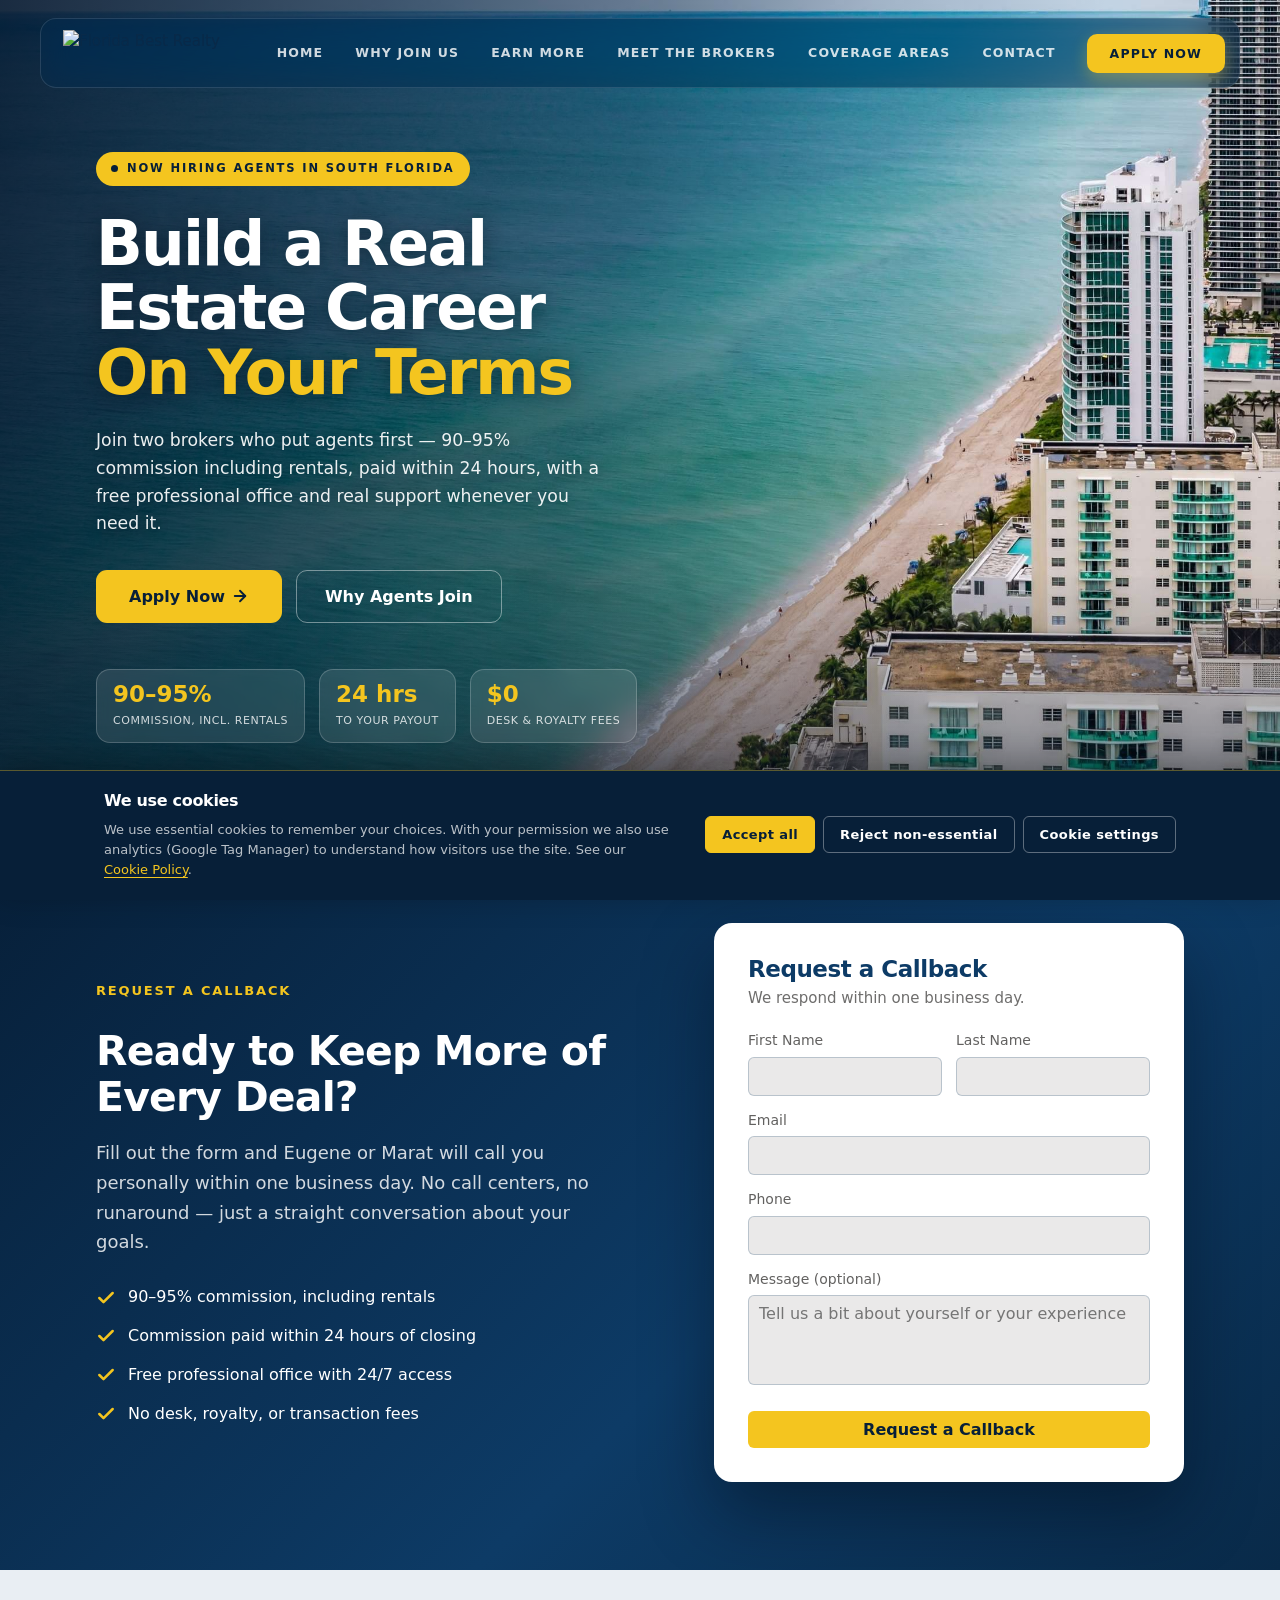
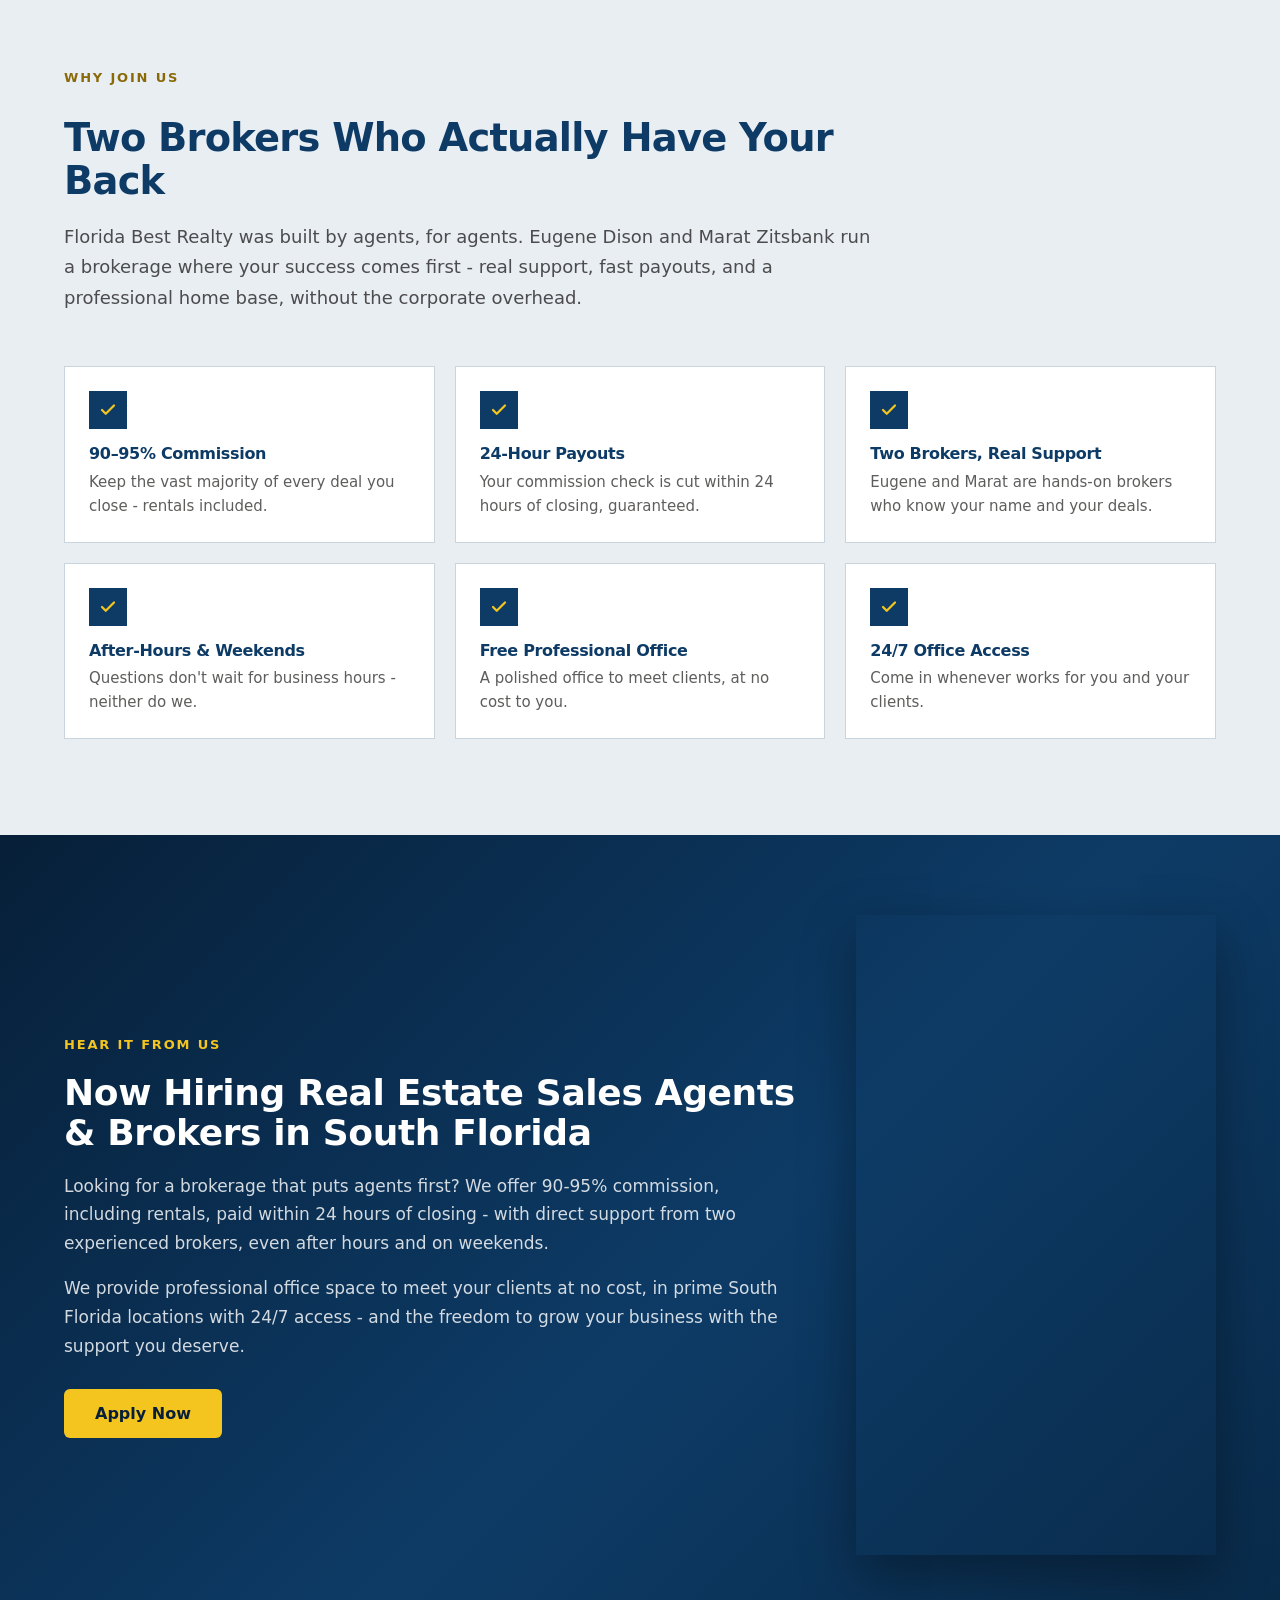
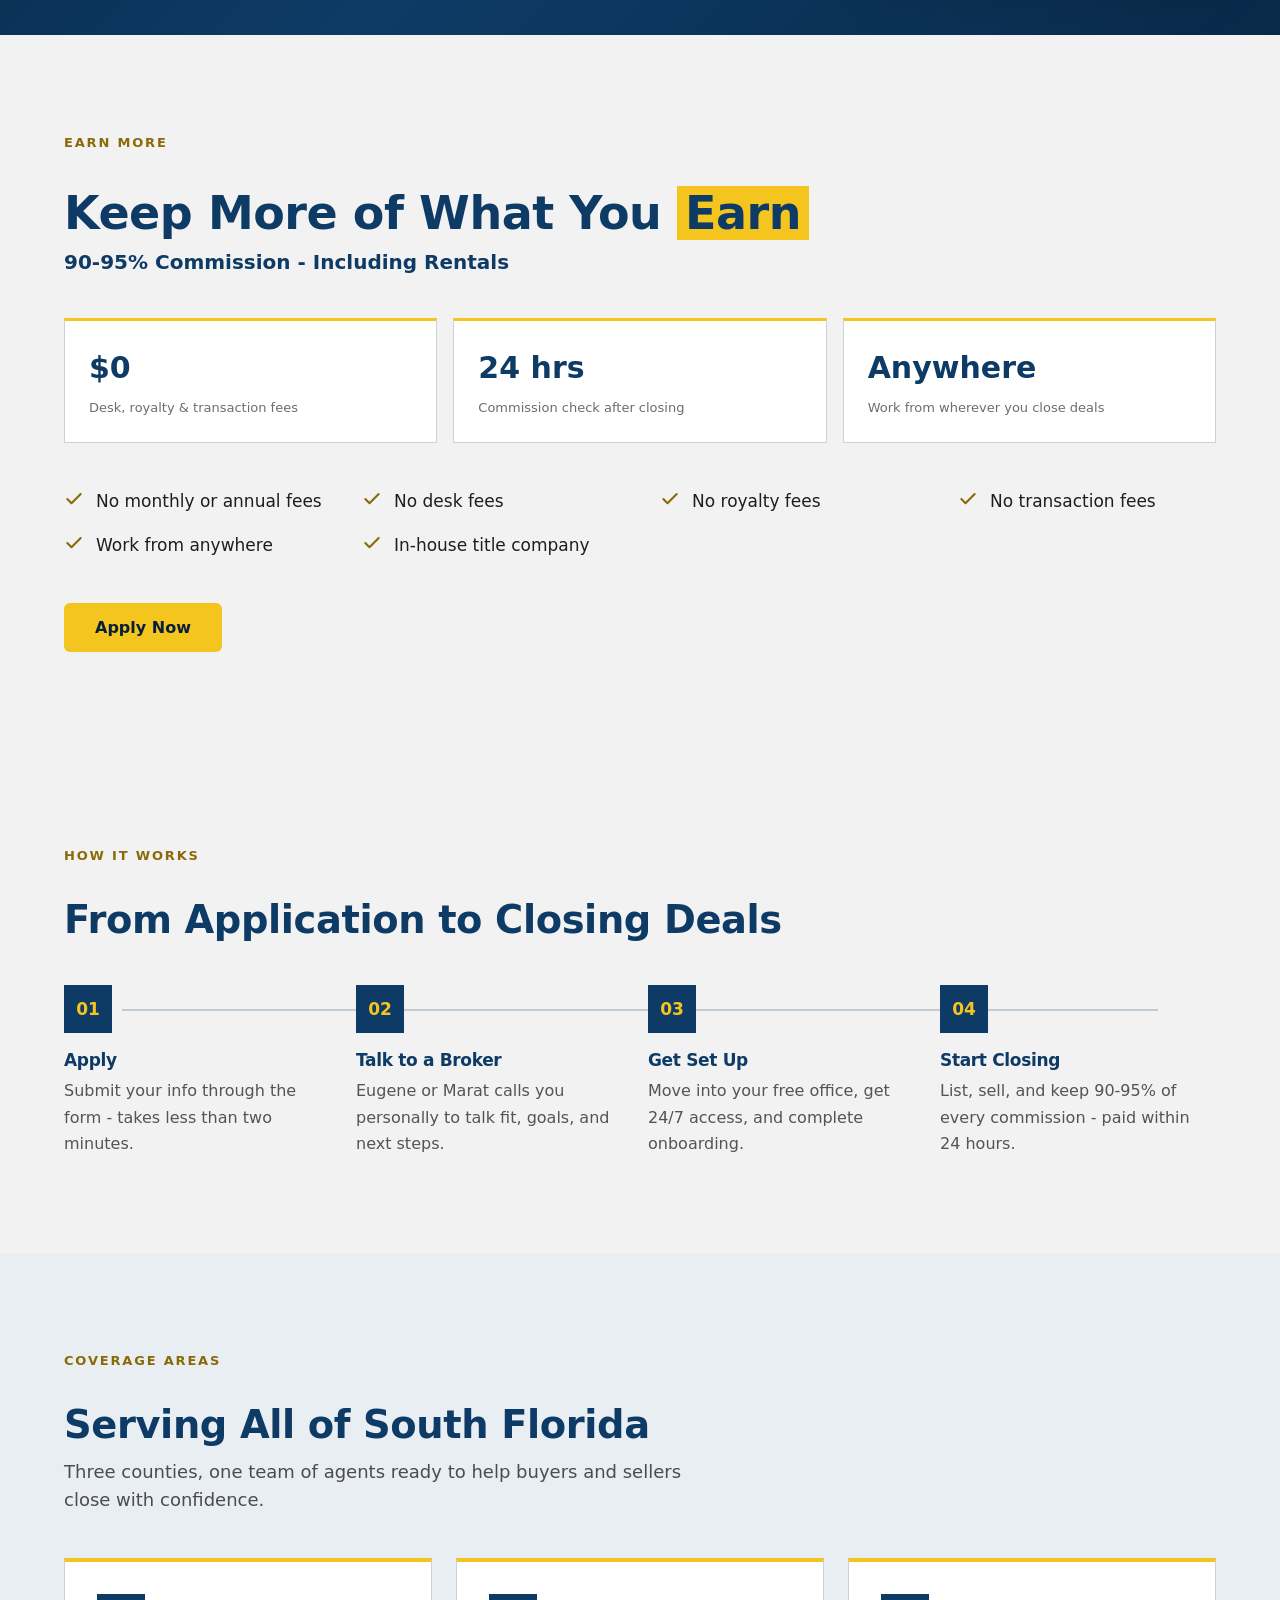
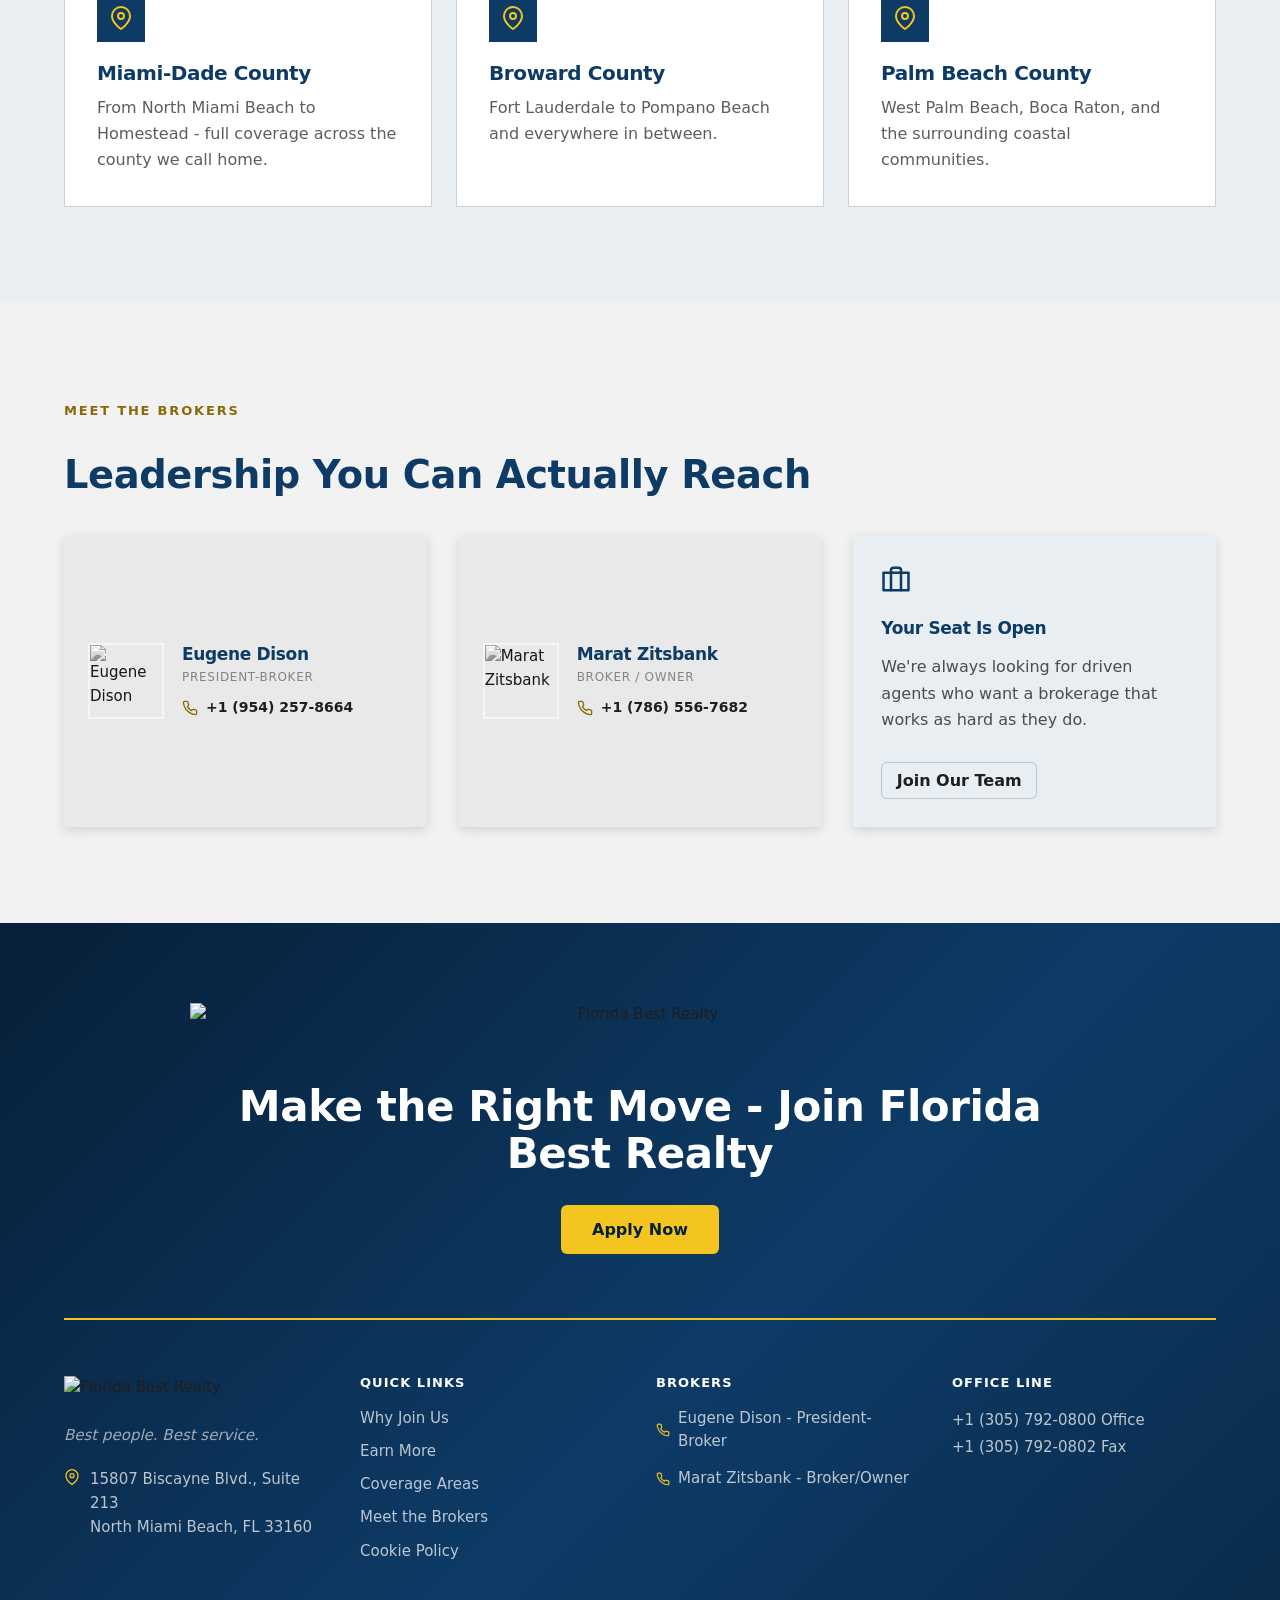
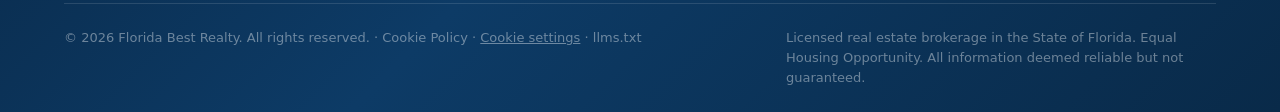
==== commit ded6c791: "Add llms.txt index and cookie consent with Google Consent Mode. Co-authored-by: Cursor <cursoragent@" ====
--- a/index.html
+++ b/index.html
@@ -1,12 +1,33 @@
 <!DOCTYPE html>
 <html lang="en">
 <head>
+<script>
+window.dataLayer = window.dataLayer || [];
+function gtag(){dataLayer.push(arguments);}
+gtag('consent', 'default', {
+  analytics_storage: 'denied',
+  ad_storage: 'denied',
+  ad_user_data: 'denied',
+  ad_personalization: 'denied',
+  wait_for_update: 500
+});
+</script>
+<!-- Google Tag Manager -->
+<script>(function(w,d,s,l,i){w[l]=w[l]||[];w[l].push({'gtm.start':
+new Date().getTime(),event:'gtm.js'});var f=d.getElementsByTagName(s)[0],
+j=d.createElement(s),dl=l!='dataLayer'?'&l='+l:'';j.async=true;j.src=
+'https://www.googletagmanager.com/gtm.js?id='+i+dl;f.parentNode.insertBefore(j,f);
+})(window,document,'script','dataLayer','GTM-KKDNPBF3');</script>
+<!-- End Google Tag Manager -->
 <meta charset="utf-8">
 <meta name="viewport" content="width=device-width, initial-scale=1">
 <title>Florida Best Realty - We're Hiring Real Estate Agents</title>
 <meta name="description" content="Join Florida Best Realty. 90-95% commission, 24-hour payouts, free office space, and direct broker support in South Florida.">
+<link rel="describedby" href="/llms.txt">
+<link rel="alternate" type="text/markdown" href="/llms-full.txt" title="LLM-friendly full page">
 <link rel="preconnect" href="https://fonts.googleapis.com">
 <link rel="preconnect" href="https://fonts.gstatic.com" crossorigin>
+<link rel="stylesheet" href="/cookie-consent.css">
 <style>
 /* Modernist — design-system tokens and component classes. This file is the source of truth for the system's look; retune it here and see readme.md. */
 :root {
@@ -363,6 +384,10 @@
 <script src="https://fast.wistia.com/player.js" async></script>
 </head>
 <body>
+<!-- Google Tag Manager (noscript) -->
+<noscript><iframe src="https://www.googletagmanager.com/ns.html?id=GTM-KKDNPBF3"
+height="0" width="0" style="display:none;visibility:hidden"></iframe></noscript>
+<!-- End Google Tag Manager (noscript) -->
 <div style="font-family:var(--font-body); color:var(--color-text); background:var(--color-bg); overflow-x:hidden;">
 
 <nav id="site-nav" style="position:fixed; top:18px; left:20px; right:20px; max-width:1200px; margin:0 auto; z-index:50; background:rgba(9,42,73,0.5); -webkit-backdrop-filter:blur(16px) saturate(150%); backdrop-filter:blur(16px) saturate(150%); border:1px solid rgba(255,255,255,0.12); border-radius:16px; padding:11px 14px 11px 22px; display:flex; align-items:center; justify-content:space-between; gap:24px;">
@@ -687,6 +712,7 @@
         <a href="#earn-more" style="color:rgba(255,255,255,0.72); font-size:15px;">Earn More</a>
         <a href="#coverage" style="color:rgba(255,255,255,0.72); font-size:15px;">Coverage Areas</a>
         <a href="#brokers" style="color:rgba(255,255,255,0.72); font-size:15px;">Meet the Brokers</a>
+        <a href="/cookie-policy.html" style="color:rgba(255,255,255,0.72); font-size:15px;">Cookie Policy</a>
       </div>
     </div>
     <div>
@@ -708,7 +734,7 @@
     </div>
   </div>
   <div style="max-width:1280px; margin:0 auto; padding:24px 0; border-top:1px solid rgba(255,255,255,0.12); display:flex; flex-wrap:wrap; justify-content:space-between; gap:12px;">
-    <p style="color:rgba(255,255,255,0.4); font-size:13px; margin:0;">© <span id="year"></span> Florida Best Realty. All rights reserved.</p>
+    <p style="color:rgba(255,255,255,0.4); font-size:13px; margin:0;">© <span id="year"></span> Florida Best Realty. All rights reserved. · <a href="/cookie-policy.html" style="color:rgba(255,255,255,0.4);">Cookie Policy</a> · <button type="button" class="fbr-cc-settings" data-cc-settings style="color:rgba(255,255,255,0.4); font-size:13px;">Cookie settings</button> · <a href="/llms.txt" style="color:rgba(255,255,255,0.4);">llms.txt</a></p>
     <p style="color:rgba(255,255,255,0.4); font-size:13px; margin:0; max-width:52ch;">Licensed real estate brokerage in the State of Florida. Equal Housing Opportunity. All information deemed reliable but not guaranteed.</p>
   </div>
 </section>
@@ -779,5 +805,6 @@
 })();
 
 </script>
+<script src="/cookie-consent.js"></script>
 </body>
 </html>
--- a/cookie-consent.css
+++ b/cookie-consent.css
@@ -0,0 +1,183 @@
+/* Florida Best Realty — cookie consent banner */
+#fbr-cc-root[hidden] {
+  display: none !important;
+}
+
+#fbr-cc-banner,
+#fbr-cc-panel {
+  position: fixed;
+  z-index: 10000;
+  font-family: Inter, system-ui, sans-serif;
+}
+
+#fbr-cc-banner[hidden],
+#fbr-cc-panel[hidden] {
+  display: none !important;
+}
+
+#fbr-cc-banner {
+  left: 0;
+  right: 0;
+  bottom: 0;
+  background: #071f38;
+  color: #e8eaee;
+  border-top: 1px solid rgba(244, 197, 31, 0.35);
+  box-shadow: 0 -8px 32px rgba(0, 0, 0, 0.28);
+}
+
+.fbr-cc-inner {
+  max-width: 1120px;
+  margin: 0 auto;
+  padding: 18px 24px 20px;
+  display: grid;
+  grid-template-columns: 1fr auto;
+  gap: 16px 32px;
+  align-items: center;
+}
+
+.fbr-cc-title {
+  font-family: Sora, system-ui, sans-serif;
+  font-size: 16px;
+  font-weight: 700;
+  color: #fff;
+  margin: 0 0 6px;
+  letter-spacing: -0.02em;
+}
+
+.fbr-cc-desc {
+  margin: 0;
+  color: rgba(255, 255, 255, 0.72);
+  font-size: 13px;
+  line-height: 1.55;
+}
+
+.fbr-cc-desc a {
+  color: #f4c51f;
+  text-decoration: underline;
+}
+
+.fbr-cc-desc a:hover {
+  color: #fff;
+}
+
+.fbr-cc-actions {
+  display: flex;
+  flex-wrap: wrap;
+  gap: 8px;
+  align-items: center;
+}
+
+.fbr-cc-btn {
+  font-family: inherit;
+  font-size: 13px;
+  font-weight: 600;
+  letter-spacing: 0.03em;
+  padding: 10px 16px;
+  border-radius: 6px;
+  border: 1px solid transparent;
+  cursor: pointer;
+  text-align: center;
+}
+
+.fbr-cc-btn:focus-visible {
+  outline: 2px solid #f4c51f;
+  outline-offset: 2px;
+}
+
+.fbr-cc-btn-primary {
+  background: #f4c51f;
+  color: #071f38;
+  border-color: #f4c51f;
+}
+
+.fbr-cc-btn-primary:hover {
+  background: #f6df8a;
+}
+
+.fbr-cc-btn-secondary {
+  background: transparent;
+  color: #fff;
+  border-color: rgba(255, 255, 255, 0.35);
+}
+
+.fbr-cc-btn-secondary:hover {
+  border-color: #fff;
+  background: rgba(255, 255, 255, 0.06);
+}
+
+#fbr-cc-panel {
+  inset: 0;
+  display: grid;
+  place-items: center;
+  padding: 16px;
+  background: rgba(7, 31, 56, 0.55);
+}
+
+.fbr-cc-panel-inner {
+  width: min(480px, 100%);
+  background: #071f38;
+  color: #e8eaee;
+  border: 1px solid rgba(244, 197, 31, 0.35);
+  box-shadow: 0 12px 32px rgba(0, 0, 0, 0.35);
+  padding: 24px;
+  max-height: min(80vh, 640px);
+  overflow: auto;
+}
+
+.fbr-cc-toggles {
+  display: flex;
+  flex-direction: column;
+  gap: 10px;
+  margin: 16px 0 20px;
+}
+
+.fbr-cc-toggle {
+  display: flex;
+  align-items: center;
+  gap: 10px;
+  font-size: 14px;
+  color: #fff;
+}
+
+.fbr-cc-toggle input {
+  width: 18px;
+  height: 18px;
+  accent-color: #f4c51f;
+}
+
+.fbr-cc-toggle-locked {
+  opacity: 0.7;
+}
+
+.fbr-cc-settings {
+  background: none;
+  border: none;
+  padding: 0;
+  font: inherit;
+  color: inherit;
+  text-decoration: underline;
+  cursor: pointer;
+}
+
+.fbr-cc-settings:hover {
+  color: #fff;
+}
+
+@media (max-width: 720px) {
+  .fbr-cc-inner {
+    grid-template-columns: 1fr;
+    padding: 16px;
+  }
+
+  .fbr-cc-actions {
+    flex-direction: column;
+    align-items: stretch;
+  }
+}
+
+@media (prefers-reduced-motion: reduce) {
+  #fbr-cc-banner,
+  #fbr-cc-panel {
+    animation: none;
+  }
+}
